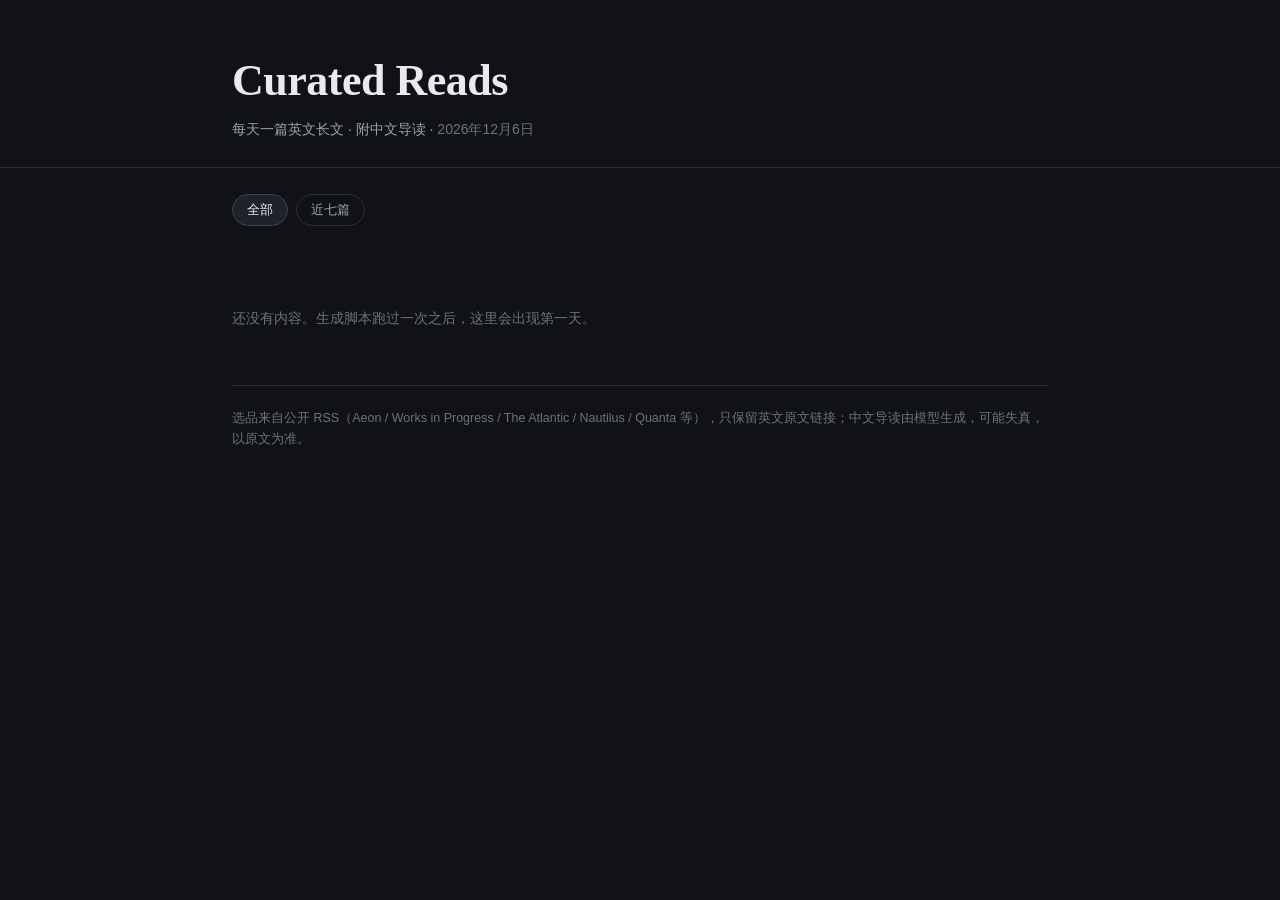
==== index.html @ 28bfa42a "英文日报首个版本：RSS 选品 + 中文导读 + 每日定时" ====
<!DOCTYPE html>
<html lang="zh-CN">
<head>
<meta charset="utf-8">
<meta name="viewport" content="width=device-width,initial-scale=1">
<title>Curated Reads · 每日一篇英文长文</title>
<meta name="description" content="每天一篇英文长文精选，附中文导读。只收英文原文，优先最新。">
<link rel="stylesheet" href="style.css">
</head>
<body>
<header class="top">
  <div class="wrap">
    <h1>Curated Reads</h1>
    <p class="sub">每天一篇英文长文 · 附中文导读 · <span id="today"></span></p>
  </div>
</header>

<main class="wrap">
  <section id="hero" class="hero" hidden></section>

  <section class="filters">
    <button class="chip on" data-filter="all">全部</button>
    <button class="chip" data-filter="week">近七篇</button>
  </section>

  <section id="list" class="list"></section>

  <p id="empty" class="empty" hidden>还没有内容。生成脚本跑过一次之后，这里会出现第一天。</p>

  <footer class="foot">
    <p>选品来自公开 RSS（Aeon / Works in Progress / The Atlantic / Nautilus / Quanta 等），只保留英文原文链接；中文导读由模型生成，可能失真，以原文为准。</p>
  </footer>
</main>

<script src="app.js"></script>
</body>
</html>
---- style.css ----
:root{
  --bg:#101216; --panel:#181b21; --panel2:#1e222a; --line:#2a2f39;
  --txt:#e8eaee; --dim:#9aa2b1; --faint:#6b7280; --accent:#e8734a;
}
*{box-sizing:border-box}
html,body{margin:0;padding:0}
body{
  background:var(--bg); color:var(--txt);
  font-family:-apple-system,BlinkMacSystemFont,"Segoe UI","PingFang SC","Hiragino Sans GB","Microsoft YaHei",sans-serif;
  line-height:1.75; -webkit-font-smoothing:antialiased;
}
.wrap{max-width:860px;margin:0 auto;padding:0 22px}
.top{padding:56px 0 26px;border-bottom:1px solid var(--line)}
.top h1{
  font-family:Georgia,"Times New Roman","Songti SC",serif;
  font-size:44px;line-height:1.15;margin:0 0 10px;letter-spacing:-.5px;font-weight:600;
}
.sub{margin:0;color:var(--dim);font-size:14px}
.sub #today{color:var(--faint)}

.hero{margin:30px 0 8px;padding:26px 26px 22px;background:var(--panel);border:1px solid var(--line);border-radius:14px}
.hero .kicker{display:flex;flex-wrap:wrap;gap:10px;align-items:center;color:var(--faint);font-size:12.5px;margin-bottom:14px}
.hero .kicker .dot{width:3px;height:3px;border-radius:50%;background:var(--faint)}
.hero h2{
  font-family:Georgia,"Times New Roman",serif;font-size:29px;line-height:1.3;
  margin:0 0 6px;font-weight:600;letter-spacing:-.2px;
}
.hero h2 a{color:var(--txt);text-decoration:none}
.hero h2 a:hover{color:var(--accent)}
.hero .zh{color:var(--dim);font-size:15px;margin:0 0 16px}
.hero .digest{margin:0 0 16px;font-size:15.5px;color:#d3d7df}
.hero .points{margin:0 0 18px;padding-left:18px;font-size:14.5px;color:var(--dim)}
.hero .points li{margin:5px 0}
.hero .go{display:inline-block;padding:9px 16px;border:1px solid var(--line);border-radius:8px;color:var(--txt);text-decoration:none;font-size:13.5px}
.hero .go:hover{border-color:var(--accent);color:var(--accent)}

.filters{display:flex;gap:8px;margin:26px 0 4px}
.chip{background:none;border:1px solid var(--line);color:var(--dim);border-radius:999px;padding:6px 14px;font-size:13px;cursor:pointer}
.chip.on{color:var(--txt);border-color:#3a4150;background:var(--panel2)}

.list{margin:10px 0 40px}
.row{display:block;padding:20px 4px;border-bottom:1px solid var(--line);text-decoration:none;color:inherit}
.row:hover{background:linear-gradient(90deg,rgba(232,115,74,.06),transparent)}
.row .date{font-size:12.5px;color:var(--faint);letter-spacing:.4px;margin-bottom:6px;font-variant-numeric:tabular-nums}
.row .en{font-family:Georgia,"Times New Roman",serif;font-size:19px;line-height:1.4;margin:0 0 4px}
.row .cn{color:var(--dim);font-size:13.5px;margin:0}
.row .meta{color:var(--faint);font-size:12.5px;margin-top:8px}

.empty{color:var(--faint);font-size:14px;padding:40px 0}
.foot{border-top:1px solid var(--line);padding:22px 0 60px;color:var(--faint);font-size:12.5px}
.foot p{margin:0}

@media (max-width:560px){
  .top{padding:36px 0 20px}
  .top h1{font-size:34px}
  .hero{padding:20px 18px}
  .hero h2{font-size:23px}
}
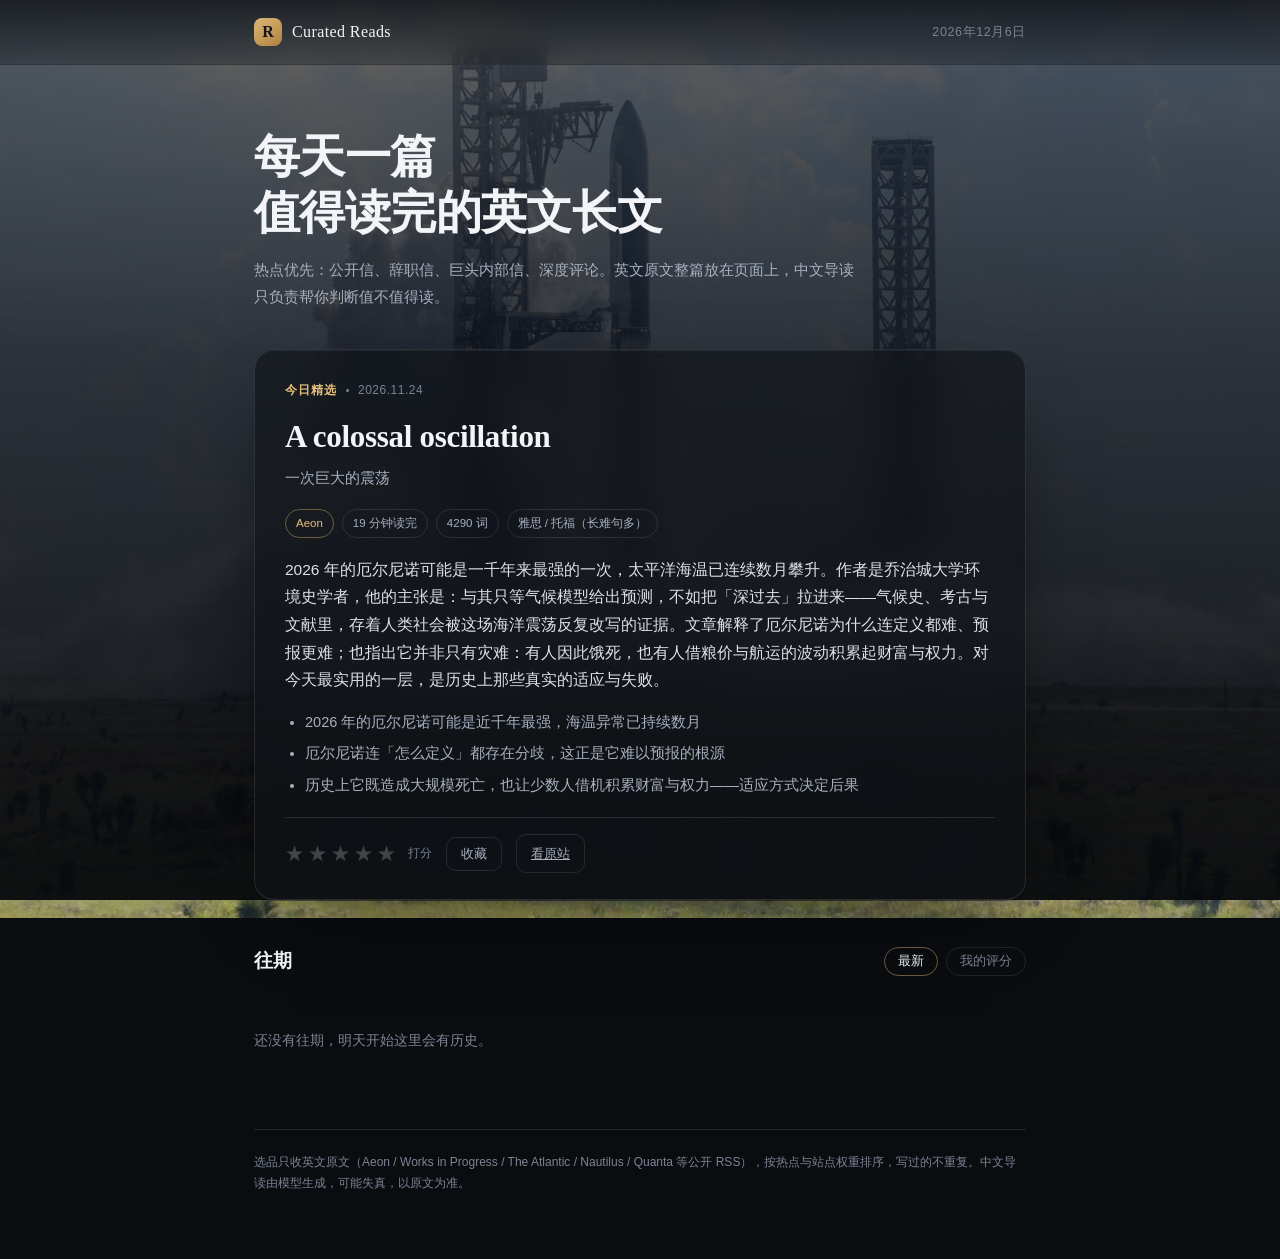
==== commit aa15cf63: "改版：背景图 + 英文原文全文 + 发表时间 + 打分收藏；选品加热点与新鲜度加权" ====
--- a/index.html
+++ b/index.html
@@ -3,32 +3,46 @@
 <head>
 <meta charset="utf-8">
 <meta name="viewport" content="width=device-width,initial-scale=1">
-<title>Curated Reads · 每日一篇英文长文</title>
-<meta name="description" content="每天一篇英文长文精选，附中文导读。只收英文原文，优先最新。">
+<title>Curated Reads · 每日英文热点长文</title>
+<meta name="description" content="每天一篇英文热点长文：公开信、辞职信、深度评论，原文全文 + 中文导读 + 打分。">
+<link rel="preload" as="image" href="img/bg.jpg">
 <link rel="stylesheet" href="style.css">
 </head>
 <body>
+<div class="bg" aria-hidden="true"></div>
+<div class="veil" aria-hidden="true"></div>
+
 <header class="top">
-  <div class="wrap">
-    <h1>Curated Reads</h1>
-    <p class="sub">每天一篇英文长文 · 附中文导读 · <span id="today"></span></p>
+  <div class="wrap bar">
+    <div class="brand">
+      <span class="mark">R</span>
+      <span class="name">Curated Reads</span>
+    </div>
+    <div class="today" id="today"></div>
   </div>
 </header>
 
 <main class="wrap">
+  <section class="lead">
+    <h1>每天一篇<br>值得读完的英文长文</h1>
+    <p class="lede">热点优先：公开信、辞职信、巨头内部信、深度评论。英文原文整篇放在页面上，中文导读只负责帮你判断值不值得读。</p>
+  </section>
+
   <section id="hero" class="hero" hidden></section>
 
-  <section class="filters">
-    <button class="chip on" data-filter="all">全部</button>
-    <button class="chip" data-filter="week">近七篇</button>
-  </section>
+  <div class="section-head">
+    <h2>往期</h2>
+    <div class="sort">
+      <button class="chip on" data-sort="date">最新</button>
+      <button class="chip" data-sort="score">我的评分</button>
+    </div>
+  </div>
 
   <section id="list" class="list"></section>
-
-  <p id="empty" class="empty" hidden>还没有内容。生成脚本跑过一次之后，这里会出现第一天。</p>
+  <p id="empty" class="empty" hidden>还没有内容。生成脚本跑过一次后，这里会出现第一期。</p>
 
   <footer class="foot">
-    <p>选品来自公开 RSS（Aeon / Works in Progress / The Atlantic / Nautilus / Quanta 等），只保留英文原文链接；中文导读由模型生成，可能失真，以原文为准。</p>
+    <p>选品只收英文原文（Aeon / Works in Progress / The Atlantic / Nautilus / Quanta 等公开 RSS），按热点与站点权重排序，写过的不重复。中文导读由模型生成，可能失真，以原文为准。</p>
   </footer>
 </main>
 
--- a/style.css
+++ b/style.css
@@ -1,58 +1,94 @@
 :root{
-  --bg:#101216; --panel:#181b21; --panel2:#1e222a; --line:#2a2f39;
-  --txt:#e8eaee; --dim:#9aa2b1; --faint:#6b7280; --accent:#e8734a;
+  --ink:#f2f4f8; --dim:#a8b0bf; --faint:#7c8494;
+  --gold:#e8c07a; --line:rgba(255,255,255,.10);
+  --glass:rgba(16,18,24,.62);
+  --serif:Georgia,"Times New Roman","Songti SC",serif;
 }
 *{box-sizing:border-box}
 html,body{margin:0;padding:0}
 body{
-  background:var(--bg); color:var(--txt);
-  font-family:-apple-system,BlinkMacSystemFont,"Segoe UI","PingFang SC","Hiragino Sans GB","Microsoft YaHei",sans-serif;
-  line-height:1.75; -webkit-font-smoothing:antialiased;
+  color:var(--ink); line-height:1.78; min-height:100vh; background:#0a0c10;
+  font-family:-apple-system,BlinkMacSystemFont,"Segoe UI","PingFang SC","Microsoft YaHei",sans-serif;
+  -webkit-font-smoothing:antialiased;
 }
-.wrap{max-width:860px;margin:0 auto;padding:0 22px}
-.top{padding:56px 0 26px;border-bottom:1px solid var(--line)}
-.top h1{
-  font-family:Georgia,"Times New Roman","Songti SC",serif;
-  font-size:44px;line-height:1.15;margin:0 0 10px;letter-spacing:-.5px;font-weight:600;
-}
-.sub{margin:0;color:var(--dim);font-size:14px}
-.sub #today{color:var(--faint)}
+.bg{position:fixed;inset:0;z-index:-2;background:url("img/bg.jpg") center/cover no-repeat;transform:scale(1.04)}
+.veil{position:fixed;inset:0;z-index:-1;
+  background:radial-gradient(1200px 600px at 20% 0%,rgba(232,192,122,.10),transparent 60%),
+             linear-gradient(180deg,rgba(6,8,12,.62) 0%,rgba(6,8,12,.80) 42%,rgba(6,8,12,.94) 100%)}
+.wrap{max-width:820px;margin:0 auto;padding:0 24px}
 
-.hero{margin:30px 0 8px;padding:26px 26px 22px;background:var(--panel);border:1px solid var(--line);border-radius:14px}
-.hero .kicker{display:flex;flex-wrap:wrap;gap:10px;align-items:center;color:var(--faint);font-size:12.5px;margin-bottom:14px}
-.hero .kicker .dot{width:3px;height:3px;border-radius:50%;background:var(--faint)}
-.hero h2{
-  font-family:Georgia,"Times New Roman",serif;font-size:29px;line-height:1.3;
-  margin:0 0 6px;font-weight:600;letter-spacing:-.2px;
-}
-.hero h2 a{color:var(--txt);text-decoration:none}
-.hero h2 a:hover{color:var(--accent)}
-.hero .zh{color:var(--dim);font-size:15px;margin:0 0 16px}
-.hero .digest{margin:0 0 16px;font-size:15.5px;color:#d3d7df}
-.hero .points{margin:0 0 18px;padding-left:18px;font-size:14.5px;color:var(--dim)}
-.hero .points li{margin:5px 0}
-.hero .go{display:inline-block;padding:9px 16px;border:1px solid var(--line);border-radius:8px;color:var(--txt);text-decoration:none;font-size:13.5px}
-.hero .go:hover{border-color:var(--accent);color:var(--accent)}
+.top{position:sticky;top:0;z-index:5;backdrop-filter:blur(14px);
+  background:linear-gradient(180deg,rgba(8,10,14,.72),rgba(8,10,14,.28));border-bottom:1px solid var(--line)}
+.bar{display:flex;align-items:center;justify-content:space-between;height:64px}
+.brand{display:flex;align-items:center;gap:10px}
+.mark{width:28px;height:28px;border-radius:8px;display:grid;place-items:center;
+  background:linear-gradient(145deg,rgba(232,192,122,.95),rgba(198,142,66,.85));
+  color:#14161c;font-family:var(--serif);font-weight:700;font-size:16px}
+.name{font-family:var(--serif);font-size:16px;letter-spacing:.4px}
+.today{color:var(--faint);font-size:12.5px;letter-spacing:.6px}
 
-.filters{display:flex;gap:8px;margin:26px 0 4px}
-.chip{background:none;border:1px solid var(--line);color:var(--dim);border-radius:999px;padding:6px 14px;font-size:13px;cursor:pointer}
-.chip.on{color:var(--txt);border-color:#3a4150;background:var(--panel2)}
+.lead{padding:64px 0 30px}
+.lead h1{font-family:var(--serif);font-size:46px;line-height:1.22;margin:0 0 16px;font-weight:600;letter-spacing:-.6px}
+.lede{margin:0;color:var(--dim);font-size:15px;max-width:600px}
 
-.list{margin:10px 0 40px}
-.row{display:block;padding:20px 4px;border-bottom:1px solid var(--line);text-decoration:none;color:inherit}
-.row:hover{background:linear-gradient(90deg,rgba(232,115,74,.06),transparent)}
-.row .date{font-size:12.5px;color:var(--faint);letter-spacing:.4px;margin-bottom:6px;font-variant-numeric:tabular-nums}
-.row .en{font-family:Georgia,"Times New Roman",serif;font-size:19px;line-height:1.4;margin:0 0 4px}
+.hero{background:var(--glass);border:1px solid var(--line);border-radius:20px;
+  padding:30px 30px 26px;backdrop-filter:blur(18px);
+  box-shadow:0 30px 80px -40px rgba(0,0,0,.9),inset 0 1px 0 rgba(255,255,255,.06);margin:8px 0 12px}
+.hero .kick{display:flex;flex-wrap:wrap;gap:9px;align-items:center;color:var(--faint);font-size:12px;letter-spacing:.5px;margin-bottom:16px}
+.hero .kick b{color:var(--gold);font-weight:600;letter-spacing:1px}
+.dot{width:3px;height:3px;border-radius:50%;background:var(--faint)}
+.hero h2{font-family:var(--serif);font-size:31px;line-height:1.28;margin:0 0 8px;font-weight:600;letter-spacing:-.3px}
+.hero h2 a{color:inherit;text-decoration:none}
+.hero h2 a:hover{color:var(--gold)}
+.hero .zh{color:var(--dim);font-size:15px;margin:0 0 18px}
+.hero .digest{margin:0 0 16px;font-size:15.5px;color:#dde1e9}
+.hero .points{margin:0 0 18px;padding-left:20px;color:var(--dim);font-size:14.5px}
+.hero .points li{margin:6px 0}
+.meta{display:flex;flex-wrap:wrap;gap:8px;margin-bottom:18px}
+.tag{font-size:11.5px;color:var(--dim);border:1px solid var(--line);border-radius:999px;padding:3px 10px}
+.tag.src{color:var(--gold);border-color:rgba(232,192,122,.4)}
+
+.acts{display:flex;flex-wrap:wrap;gap:14px;align-items:center;padding-top:16px;border-top:1px solid var(--line)}
+.stars{display:flex;gap:4px;align-items:center}
+.stars i{color:rgba(255,255,255,.22);font-size:19px;cursor:pointer;font-style:normal;transition:color .15s,transform .15s}
+.stars i:hover{transform:translateY(-1px)}
+.stars i.on{color:var(--gold)}
+.stars em{font-style:normal;color:var(--faint);font-size:12px;margin-left:8px}
+.btn{background:none;border:1px solid var(--line);color:var(--dim);border-radius:10px;padding:7px 14px;font-size:13px;cursor:pointer}
+.btn:hover,.btn.on{border-color:rgba(232,192,122,.55);color:var(--gold)}
+
+.full{margin-top:22px;border-top:1px solid var(--line);padding-top:20px}
+.full[hidden]{display:none}
+.full h3{font-family:var(--serif);font-size:12.5px;color:var(--faint);letter-spacing:2.4px;font-weight:500;text-transform:uppercase;margin:0 0 14px}
+.full .body{max-height:400px;overflow:hidden;position:relative;font-family:var(--serif);font-size:16.5px;line-height:1.86;color:#dfe4ec}
+.full.open .body{max-height:none}
+.full .body p{margin:0 0 16px}
+.full .fade{position:absolute;left:0;right:0;bottom:0;height:90px;background:linear-gradient(180deg,transparent,rgba(12,14,19,.97))}
+.full.open .fade{display:none}
+.full .more{margin-top:10px;background:none;border:0;color:var(--gold);font-size:13px;cursor:pointer;padding:0}
+
+.section-head{display:flex;align-items:center;justify-content:space-between;margin:44px 0 6px}
+.section-head h2{font-family:var(--serif);font-size:19px;font-weight:600;margin:0}
+.sort{display:flex;gap:8px}
+.chip{background:none;border:1px solid var(--line);color:var(--faint);border-radius:999px;padding:5px 13px;font-size:12.5px;cursor:pointer}
+.chip.on{color:var(--ink);border-color:rgba(232,192,122,.45)}
+
+.list{margin:6px 0 40px}
+.row{display:block;padding:20px 6px;border-bottom:1px solid var(--line);text-decoration:none;color:inherit}
+.row:hover{background:linear-gradient(90deg,rgba(232,192,122,.055),transparent)}
+.row .d{font-size:12px;color:var(--faint);letter-spacing:1px;margin-bottom:6px;font-variant-numeric:tabular-nums}
+.row .en{font-family:var(--serif);font-size:19.5px;line-height:1.4;margin:0 0 4px}
 .row .cn{color:var(--dim);font-size:13.5px;margin:0}
-.row .meta{color:var(--faint);font-size:12.5px;margin-top:8px}
-
-.empty{color:var(--faint);font-size:14px;padding:40px 0}
-.foot{border-top:1px solid var(--line);padding:22px 0 60px;color:var(--faint);font-size:12.5px}
+.row .m{color:var(--faint);font-size:12px;margin-top:9px;display:flex;gap:10px;flex-wrap:wrap;align-items:center}
+.row .m .s{color:var(--gold)}
+.empty{color:var(--faint);font-size:14px;padding:36px 0}
+.foot{border-top:1px solid var(--line);padding:22px 0 64px;color:var(--faint);font-size:12px}
 .foot p{margin:0}
 
-@media (max-width:560px){
-  .top{padding:36px 0 20px}
-  .top h1{font-size:34px}
-  .hero{padding:20px 18px}
+@media (max-width:600px){
+  .lead{padding:40px 0 20px}
+  .lead h1{font-size:32px}
+  .hero{padding:22px 18px}
   .hero h2{font-size:23px}
+  .full .body{font-size:15.5px}
 }
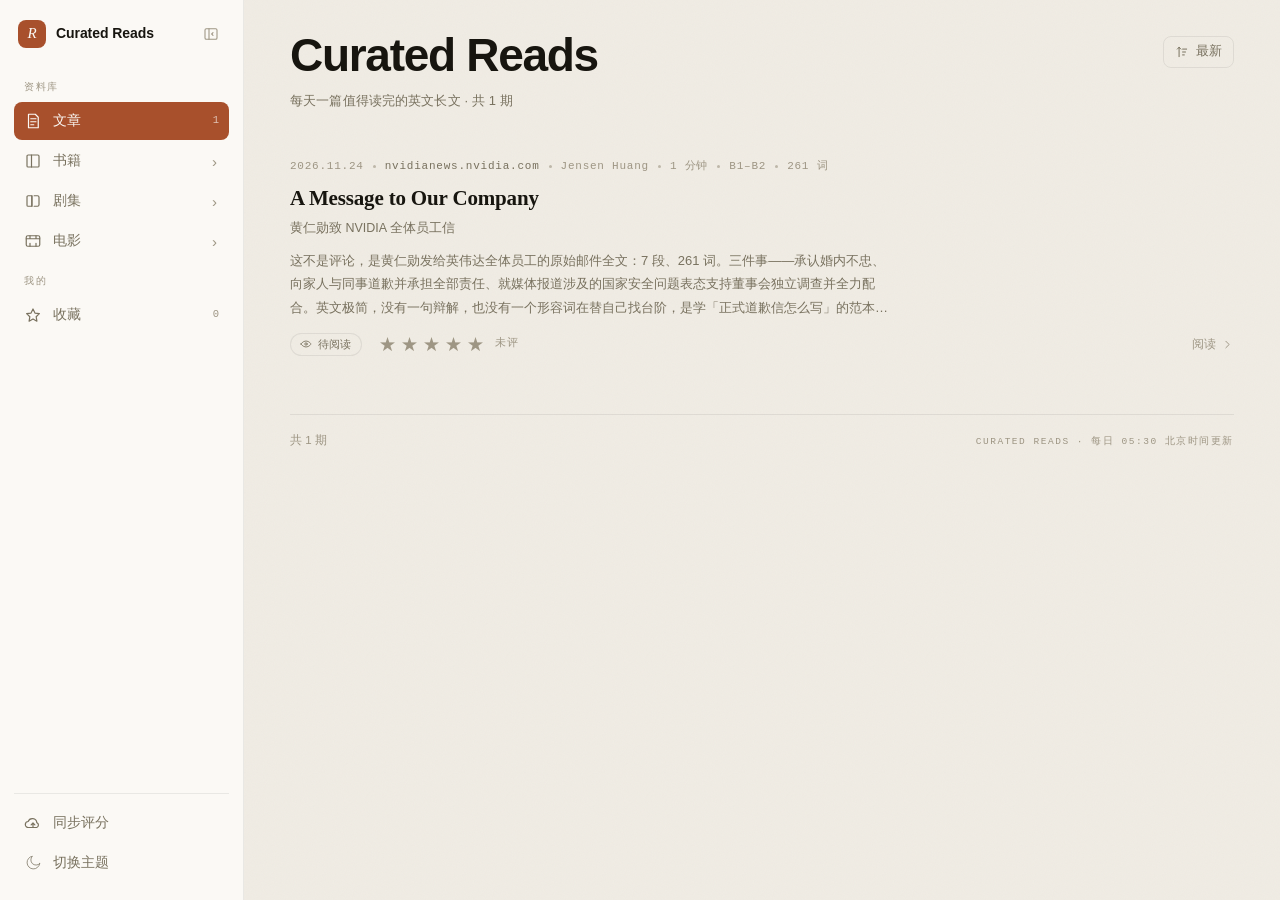
==== commit 5b5bfa66: "重构为资料库式界面：独立阅读页 + AI 精读 + 同步重写 界面 - 首页改成应用壳：左侧资料库导航（文章/书籍/剧集/电影/收藏）+ 大标题 + 排序 + 继续阅读卡片 - 新增 read.htm" ====
--- a/index.html
+++ b/index.html
@@ -1,51 +1,127 @@
-<!DOCTYPE html>
-<html lang="zh-CN">
-<head>
-<meta charset="utf-8">
-<meta name="viewport" content="width=device-width,initial-scale=1">
-<title>Curated Reads · 每日英文热点长文</title>
-<meta name="description" content="每天一篇英文热点长文：公开信、辞职信、深度评论，原文全文 + 中文导读 + 打分。">
-<link rel="preload" as="image" href="img/bg.jpg">
-<link rel="stylesheet" href="style.css">
-</head>
-<body>
-<div class="bg" aria-hidden="true"></div>
-<div class="veil" aria-hidden="true"></div>
-
-<header class="top">
-  <div class="wrap bar">
-    <div class="brand">
-      <span class="mark">R</span>
-      <span class="name">Curated Reads</span>
-    </div>
-    <div class="today" id="today"></div>
-  </div>
-</header>
-
-<main class="wrap">
-  <section class="lead">
-    <h1>每天一篇<br>值得读完的英文长文</h1>
-    <p class="lede">热点优先：公开信、辞职信、巨头内部信、深度评论。英文原文整篇放在页面上，中文导读只负责帮你判断值不值得读。</p>
-  </section>
-
-  <section id="hero" class="hero" hidden></section>
-
-  <div class="section-head">
-    <h2>往期</h2>
-    <div class="sort">
-      <button class="chip on" data-sort="date">最新</button>
-      <button class="chip" data-sort="score">我的评分</button>
-    </div>
-  </div>
-
-  <section id="list" class="list"></section>
-  <p id="empty" class="empty" hidden>还没有内容。生成脚本跑过一次后，这里会出现第一期。</p>
-
-  <footer class="foot">
-    <p>选品只收英文原文（Aeon / Works in Progress / The Atlantic / Nautilus / Quanta 等公开 RSS），按热点与站点权重排序，写过的不重复。中文导读由模型生成，可能失真，以原文为准。</p>
-  </footer>
-</main>
-
-<script src="app.js"></script>
-</body>
-</html>
+<!DOCTYPE html>
+<html lang="zh-CN" data-theme="night">
+<head>
+<meta charset="utf-8">
+<meta name="viewport" content="width=device-width, initial-scale=1, viewport-fit=cover">
+<title>Curated Reads · 每天一篇值得读完的英文长文</title>
+<meta name="description" content="每天一篇英文一手长文：公开信、深度评论、公司内部信。英文原文全文 + 中文导读 + AI 精读（难句、词汇、句式、思辨）。">
+<meta name="theme-color" content="#111214">
+<meta property="og:title" content="Curated Reads · 每天一篇值得读完的英文长文">
+<meta property="og:description" content="每天一篇英文一手长文，原文全文 + 中文导读 + AI 精读。">
+<meta property="og:type" content="website">
+<link rel="icon" href="data:image/svg+xml,%3Csvg xmlns='http://www.w3.org/2000/svg' viewBox='0 0 32 32'%3E%3Crect width='32' height='32' rx='7' fill='%23111214'/%3E%3Ctext x='16' y='23' font-family='Georgia,serif' font-size='19' font-style='italic' fill='%23d97757' text-anchor='middle'%3ER%3C/text%3E%3C/svg%3E">
+<link rel="stylesheet" href="assets/css/base.css">
+<link rel="stylesheet" href="assets/css/home.css">
+<script>
+(function () {
+  try {
+    var p = JSON.parse(localStorage.getItem('cr.prefs.v2') || '{}');
+    var t = p.theme || (window.matchMedia('(prefers-color-scheme: light)').matches ? 'paper' : 'night');
+    document.documentElement.dataset.theme = t;
+  } catch (e) { document.documentElement.dataset.theme = 'night'; }
+})();
+</script>
+</head>
+<body class="app-body">
+
+<div class="app">
+
+  <!-- ── 左侧资料库 ───────────────────────────────────── -->
+  <aside class="side" id="side">
+    <div class="side__top">
+      <a class="side__brand" href="./" aria-label="Curated Reads 首页">
+        <span class="side__mark">R</span>
+        <span class="side__word">Curated Reads</span>
+      </a>
+      <button class="side__collapse" id="collapseBtn" aria-label="收起侧栏" title="收起侧栏">
+        <svg viewBox="0 0 24 24" fill="none" stroke="currentColor" stroke-width="1.6" stroke-linecap="round" stroke-linejoin="round"><rect x="3" y="4" width="18" height="16" rx="2"/><path d="M9 4v16M15 10l-2 2 2 2"/></svg>
+      </button>
+    </div>
+
+    <nav class="side__nav" aria-label="资料库">
+      <p class="side__label">资料库</p>
+      <a class="navitem on" href="#articles" data-kind="articles">
+        <svg viewBox="0 0 24 24" fill="none" stroke="currentColor" stroke-width="1.6" stroke-linecap="round" stroke-linejoin="round"><path d="M6 3h9l4 4v14H6z"/><path d="M9 9h7M9 13h7M9 17h4"/></svg>
+        <span class="navitem__t">文章</span><span class="navitem__n" id="cntArticles">0</span>
+      </a>
+      <a class="navitem" href="#books" data-kind="books">
+        <svg viewBox="0 0 24 24" fill="none" stroke="currentColor" stroke-width="1.6" stroke-linecap="round" stroke-linejoin="round"><path d="M4 5.5A1.5 1.5 0 0 1 5.5 4H10v16H5.5A1.5 1.5 0 0 1 4 18.5z"/><path d="M10 4h8.5A1.5 1.5 0 0 1 20 5.5v13a1.5 1.5 0 0 1-1.5 1.5H10"/></svg>
+        <span class="navitem__t">书籍</span><span class="navitem__chev">›</span>
+      </a>
+      <a class="navitem" href="#series" data-kind="series">
+        <svg viewBox="0 0 24 24" fill="none" stroke="currentColor" stroke-width="1.6" stroke-linecap="round" stroke-linejoin="round"><path d="M4 6.5A1.5 1.5 0 0 1 5.5 5h5v14h-5A1.5 1.5 0 0 1 4 17.5z"/><path d="M13.5 5H18a2 2 0 0 1 2 2v10a2 2 0 0 1-2 2h-4.5"/><path d="M10.5 5v14"/></svg>
+        <span class="navitem__t">剧集</span><span class="navitem__chev">›</span>
+      </a>
+      <a class="navitem" href="#films" data-kind="films">
+        <svg viewBox="0 0 24 24" fill="none" stroke="currentColor" stroke-width="1.6" stroke-linecap="round" stroke-linejoin="round"><rect x="3" y="5" width="18" height="14" rx="2"/><path d="M3 9h18M8 5v4M16 5v4M8 19v-4M16 19v-4"/></svg>
+        <span class="navitem__t">电影</span><span class="navitem__chev">›</span>
+      </a>
+
+      <p class="side__label">我的</p>
+      <a class="navitem" href="#favs" data-kind="favs">
+        <svg viewBox="0 0 24 24" fill="none" stroke="currentColor" stroke-width="1.6" stroke-linecap="round" stroke-linejoin="round"><path d="M12 4l2.6 5.4 5.9.8-4.3 4.1 1 5.9-5.2-2.9-5.2 2.9 1-5.9L3.5 10.2l5.9-.8z"/></svg>
+        <span class="navitem__t">收藏</span><span class="navitem__n" id="cntFavs">0</span>
+      </a>
+    </nav>
+
+    <div class="side__foot">
+      <button class="navitem navitem--btn" data-open-sync>
+        <svg viewBox="0 0 24 24" fill="none" stroke="currentColor" stroke-width="1.6" stroke-linecap="round" stroke-linejoin="round"><path d="M6 18a4 4 0 0 1-.5-8 6 6 0 0 1 11.6 1.5A3.5 3.5 0 0 1 17 18z"/><path d="M12 12v5M9.5 14.5 12 12l2.5 2.5"/></svg>
+        <span class="navitem__t">同步评分</span>
+      </button>
+      <button class="navitem navitem--btn" data-theme-toggle>
+        <span data-theme-icon></span>
+        <span class="navitem__t">切换主题</span>
+      </button>
+    </div>
+  </aside>
+
+  <div class="side-scrim" id="sideScrim"></div>
+
+  <!-- ── 主区 ─────────────────────────────────────────── -->
+  <main class="main">
+    <div class="mtop">
+      <button class="mtop__btn" id="menuBtn" aria-label="打开导航">
+        <svg viewBox="0 0 24 24" fill="none" stroke="currentColor" stroke-width="1.7" stroke-linecap="round"><path d="M4 7h16M4 12h16M4 17h16"/></svg>
+      </button>
+      <span class="mtop__brand">Curated Reads</span>
+      <button class="mtop__btn" data-theme-toggle data-theme-icon aria-label="切换主题"></button>
+    </div>
+
+    <header class="main__head">
+      <div class="main__title">
+        <h1 id="pageTitle">Curated Reads</h1>
+        <p class="main__sub" id="pageSub">每天一篇值得读完的英文长文</p>
+      </div>
+      <div class="main__tools">
+        <div class="sortmenu">
+          <button class="ghostbtn" id="sortBtn" aria-haspopup="true" aria-expanded="false">
+            <svg viewBox="0 0 24 24" fill="none" stroke="currentColor" stroke-width="1.7" stroke-linecap="round" stroke-linejoin="round"><path d="M7 4v16M7 4 4 7M7 4l3 3"/><path d="M13 7h7M13 12h5M13 17h3"/></svg>
+            <span id="sortLabel">最新</span>
+          </button>
+          <div class="sortpop" id="sortPop" hidden>
+            <button data-sort="date" class="on">最新优先</button>
+            <button data-sort="score">我的评分</button>
+            <button data-sort="length">篇幅由短到长</button>
+          </div>
+        </div>
+      </div>
+    </header>
+
+    <section id="continue" class="cont" hidden></section>
+
+    <section class="feed" id="feed" aria-live="polite"></section>
+
+    <div class="feed-foot">
+      <span id="feedNote"></span>
+      <span class="feed-foot__meta">CURATED READS · 每日 05:30 北京时间更新</span>
+    </div>
+  </main>
+
+</div>
+
+<script src="assets/js/lib.js"></script>
+<script src="assets/js/repo.js"></script>
+<script src="assets/js/home.js"></script>
+</body>
+</html>
--- a/assets/css/base.css
+++ b/assets/css/base.css
@@ -0,0 +1,374 @@
+/* ═══════════════════════════════════════════════════════════
+   Curated Reads · 设计系统
+   纸本编辑部：细线、大留白、衬线英文标题、等宽微标签
+   ═══════════════════════════════════════════════════════════ */
+
+:root {
+  /* 字体 */
+  --font-ui: -apple-system, BlinkMacSystemFont, "Segoe UI", "PingFang SC",
+    "Hiragino Sans GB", "Microsoft YaHei", "Noto Sans SC", sans-serif;
+  --font-latin: "Iowan Old Style", Georgia, "Times New Roman", "Songti SC", serif;
+  --font-cjk: "Songti SC", "Noto Serif SC", "Source Han Serif SC", "SimSun", serif;
+  --font-mono: "SF Mono", "JetBrains Mono", Consolas, "Courier New", monospace;
+
+  /* 纸面 · 亮 */
+  --paper: #f0ece4;
+  --paper-raised: #fbf9f5;
+  --paper-sunken: #e6e1d6;
+  --ink: #17150f;
+  --ink-soft: #2c2921;
+  --body: #35322a;
+  --muted: #79725f;
+  --faint: #9e9684;
+  --rule: rgba(23, 21, 15, 0.15);
+  --rule-soft: rgba(23, 21, 15, 0.075);
+  --accent: #a8502c;
+  --accent-ink: #fbf9f5;
+  --accent-wash: rgba(168, 80, 44, 0.08);
+  --shadow-sm: 0 1px 1px rgba(23, 21, 15, 0.04);
+  --shadow-md: 0 1px 2px rgba(23, 21, 15, 0.05), 0 18px 40px -28px rgba(23, 21, 15, 0.35);
+  --grain-opacity: 0.032;
+  --grain-blend: multiply;
+
+  /* 圆角 */
+  --r-sm: 7px;
+  --r-md: 11px;
+  --r-lg: 16px;
+
+  /* 尺寸 */
+  --shell: 1180px;
+  --gut: clamp(20px, 4vw, 52px);
+  --rail: 230px;
+  --sidebar: 244px;
+
+  /* 稿面排版（阅读页可调，由 JS 覆盖到 .doc 上） */
+  --rd-size: 19.5px;
+  --rd-lead: 1.92;
+  --rd-measure: 34em;
+  --rd-font: var(--font-latin);
+}
+
+html[data-theme="night"] {
+  --paper: #111214;
+  --paper-raised: #191b1e;
+  --paper-sunken: #0b0c0d;
+  --ink: #f0efea;
+  --ink-soft: #dbd9d2;
+  --body: #c2c0b8;
+  --muted: #94918a;
+  --faint: #6e6b64;
+  --rule: rgba(240, 239, 234, 0.18);
+  --rule-soft: rgba(240, 239, 234, 0.085);
+  --accent: #d97757;
+  --accent-ink: #1a0f0a;
+  --accent-wash: rgba(217, 119, 87, 0.12);
+  --shadow-sm: 0 1px 1px rgba(0, 0, 0, 0.4);
+  --shadow-md: 0 1px 1px rgba(0, 0, 0, 0.5), 0 24px 60px -30px rgba(0, 0, 0, 0.9);
+  --grain-opacity: 0.045;
+  --grain-blend: screen;
+}
+
+/* ── 基础重置 ───────────────────────────────────────────── */
+*, *::before, *::after { box-sizing: border-box; }
+
+html {
+  -webkit-text-size-adjust: 100%;
+  scroll-behavior: smooth;
+}
+
+body {
+  margin: 0;
+  background: var(--paper);
+  color: var(--body);
+  font-family: var(--font-ui);
+  font-size: 16px;
+  line-height: 1.7;
+  -webkit-font-smoothing: antialiased;
+  -moz-osx-font-smoothing: grayscale;
+  text-rendering: optimizeLegibility;
+  min-height: 100vh;
+  overflow-x: hidden;
+}
+
+/* 纸面颗粒：极轻的一层，避免大色块显得数字化 */
+body::after {
+  content: "";
+  position: fixed;
+  inset: 0;
+  z-index: 1;
+  pointer-events: none;
+  opacity: var(--grain-opacity);
+  mix-blend-mode: var(--grain-blend);
+  background-image: url("data:image/svg+xml,%3Csvg xmlns='http://www.w3.org/2000/svg' width='140' height='140'%3E%3Cfilter id='n'%3E%3CfeTurbulence type='fractalNoise' baseFrequency='0.9' numOctaves='3'/%3E%3C/filter%3E%3Crect width='140' height='140' filter='url(%23n)'/%3E%3C/svg%3E");
+}
+
+img, svg { display: block; max-width: 100%; }
+a { color: inherit; text-decoration: none; }
+button { font: inherit; color: inherit; background: none; border: 0; cursor: pointer; }
+::selection { background: var(--accent); color: var(--accent-ink); }
+
+:focus-visible {
+  outline: 2px solid var(--accent);
+  outline-offset: 3px;
+}
+
+.shell {
+  width: 100%;
+  max-width: var(--shell);
+  margin: 0 auto;
+  padding-inline: var(--gut);
+}
+
+.sr {
+  position: absolute;
+  width: 1px; height: 1px;
+  padding: 0; margin: -1px;
+  overflow: hidden; clip: rect(0 0 0 0);
+  white-space: nowrap; border: 0;
+}
+
+/* ── 微标签：全站统一的「编辑部」语气 ───────────────────── */
+.kicker {
+  font-family: var(--font-mono);
+  font-size: 11px;
+  letter-spacing: 0.22em;
+  text-transform: uppercase;
+  color: var(--muted);
+  font-weight: 400;
+}
+
+.rule {
+  height: 1px;
+  background: var(--rule);
+  border: 0;
+  margin: 0;
+}
+
+/* ── 按钮 ──────────────────────────────────────────────── */
+.btn {
+  --h: 40px;
+  display: inline-flex;
+  align-items: center;
+  justify-content: center;
+  gap: 8px;
+  height: var(--h);
+  padding: 0 18px;
+  border: 1px solid var(--rule);
+  border-radius: var(--r-sm);
+  font-size: 13.5px;
+  letter-spacing: 0.02em;
+  color: var(--ink-soft);
+  background: transparent;
+  transition: background-color 0.18s ease, border-color 0.18s ease, color 0.18s ease, transform 0.18s ease;
+  white-space: nowrap;
+}
+.btn:hover { border-color: var(--ink); color: var(--ink); }
+.btn:active { transform: translateY(1px); }
+.btn--solid {
+  background: var(--ink);
+  border-color: var(--ink);
+  color: var(--paper);
+}
+.btn--solid:hover { background: var(--accent); border-color: var(--accent); color: var(--accent-ink); }
+.btn--accent { color: var(--accent); border-color: var(--rule); }
+.btn--accent:hover { border-color: var(--accent); }
+.btn--ghost { border-color: transparent; color: var(--muted); padding: 0 10px; }
+.btn--ghost:hover { color: var(--ink); border-color: var(--rule); }
+.btn--icon { width: var(--h); padding: 0; }
+.btn[disabled] { opacity: 0.45; pointer-events: none; }
+.btn svg { width: 15px; height: 15px; stroke-width: 1.6; }
+
+/* ── 评分 ──────────────────────────────────────────────── */
+.stars {
+  display: inline-flex;
+  align-items: center;
+  gap: 3px;
+}
+.stars button {
+  padding: 1px;
+  line-height: 1;
+  color: var(--faint);
+  font-size: 17px;
+  transition: color 0.15s ease, transform 0.15s ease;
+}
+.stars button:hover { transform: translateY(-2px); }
+.stars button.on { color: var(--accent); }
+.stars .note {
+  margin-left: 7px;
+  font-family: var(--font-mono);
+  font-size: 10.5px;
+  letter-spacing: 0.1em;
+  color: var(--faint);
+  text-transform: uppercase;
+}
+
+/* ── 标签 ──────────────────────────────────────────────── */
+.tags { display: flex; flex-wrap: wrap; gap: 6px; }
+.tag {
+  font-family: var(--font-mono);
+  font-size: 10.5px;
+  letter-spacing: 0.1em;
+  text-transform: uppercase;
+  color: var(--muted);
+  border: 1px solid var(--rule-soft);
+  padding: 3px 8px;
+  border-radius: var(--r-sm);
+  white-space: nowrap;
+}
+.tag--accent { color: var(--accent); border-color: color-mix(in srgb, var(--accent) 35%, transparent); }
+
+/* ── 页脚 ──────────────────────────────────────────────── */
+.foot {
+  border-top: 1px solid var(--rule);
+  margin-top: 80px;
+  padding: 32px 0 56px;
+}
+.foot__in {
+  display: flex;
+  flex-wrap: wrap;
+  gap: 18px 40px;
+  justify-content: space-between;
+  align-items: flex-start;
+}
+.foot p { margin: 0; max-width: 54ch; font-size: 12.5px; color: var(--faint); line-height: 1.75; }
+.foot__meta { font-family: var(--font-mono); font-size: 10.5px; letter-spacing: 0.14em; text-transform: uppercase; color: var(--faint); }
+
+/* ── 抽屉（设置 / 同步） ───────────────────────────────── */
+.scrim {
+  position: fixed;
+  inset: 0;
+  z-index: 90;
+  background: rgba(10, 9, 6, 0.42);
+  backdrop-filter: blur(2px);
+  opacity: 0;
+  pointer-events: none;
+  transition: opacity 0.24s ease;
+}
+.scrim.on { opacity: 1; pointer-events: auto; }
+
+.drawer {
+  position: fixed;
+  top: 0; right: 0;
+  z-index: 91;
+  width: min(420px, 92vw);
+  height: 100%;
+  overflow-y: auto;
+  background: var(--paper-raised);
+  border-left: 1px solid var(--rule);
+  box-shadow: -30px 0 60px -40px rgba(0, 0, 0, 0.5);
+  transform: translateX(101%);
+  transition: transform 0.34s cubic-bezier(0.22, 0.8, 0.24, 1);
+  padding: 22px 26px 40px;
+}
+.drawer.on { transform: none; }
+.drawer__head {
+  display: flex;
+  align-items: center;
+  justify-content: space-between;
+  padding-bottom: 14px;
+  border-bottom: 1px solid var(--rule);
+  margin-bottom: 22px;
+}
+.drawer__head h2 {
+  font-size: 15px;
+  font-weight: 500;
+  letter-spacing: 0.06em;
+  margin: 0;
+  color: var(--ink);
+}
+.drawer h3 {
+  font-family: var(--font-mono);
+  font-size: 10.5px;
+  letter-spacing: 0.2em;
+  text-transform: uppercase;
+  color: var(--faint);
+  margin: 26px 0 10px;
+  font-weight: 400;
+}
+.field { margin-bottom: 14px; }
+.field label { display: block; font-size: 12.5px; color: var(--muted); margin-bottom: 6px; }
+.input {
+  width: 100%;
+  height: 40px;
+  padding: 0 12px;
+  background: var(--paper);
+  border: 1px solid var(--rule);
+  border-radius: var(--r-sm);
+  color: var(--ink);
+  font-size: 13.5px;
+  font-family: var(--font-mono);
+  transition: border-color 0.16s ease;
+}
+.input:focus { outline: none; border-color: var(--accent); }
+textarea.input { height: auto; padding: 10px 12px; line-height: 1.6; resize: vertical; }
+
+.check {
+  display: flex;
+  align-items: flex-start;
+  gap: 9px;
+  font-size: 12.5px;
+  color: var(--muted);
+  line-height: 1.6;
+  cursor: pointer;
+  margin: 10px 0;
+}
+.check input { margin: 3px 0 0; accent-color: var(--accent); }
+
+.status {
+  display: flex;
+  align-items: center;
+  gap: 8px;
+  padding: 10px 12px;
+  border: 1px solid var(--rule-soft);
+  border-radius: var(--r-sm);
+  font-size: 12.5px;
+  color: var(--muted);
+  background: var(--paper);
+  line-height: 1.55;
+}
+.status .dot {
+  width: 7px; height: 7px;
+  border-radius: 50%;
+  background: var(--faint);
+  flex: none;
+}
+.status[data-state="ok"] .dot { background: #3f7d52; }
+.status[data-state="busy"] .dot { background: var(--accent); animation: pulse 1.1s ease-in-out infinite; }
+.status[data-state="err"] .dot { background: #a63a2c; }
+@keyframes pulse { 50% { opacity: 0.25; } }
+
+.hint { font-size: 12px; color: var(--faint); line-height: 1.7; margin: 10px 0 0; }
+.hint code {
+  font-family: var(--font-mono);
+  font-size: 11px;
+  background: var(--rule-soft);
+  padding: 1px 5px;
+  border-radius: var(--r-sm);
+}
+.row-2 { display: flex; gap: 10px; }
+.row-2 > * { flex: 1; }
+
+/* ── 吐司 ──────────────────────────────────────────────── */
+.toast {
+  position: fixed;
+  left: 50%;
+  bottom: 28px;
+  z-index: 120;
+  transform: translate(-50%, 20px);
+  background: var(--ink);
+  color: var(--paper);
+  font-size: 13px;
+  padding: 10px 18px;
+  border-radius: var(--r-sm);
+  opacity: 0;
+  pointer-events: none;
+  transition: opacity 0.22s ease, transform 0.22s ease;
+  max-width: 90vw;
+  text-align: center;
+  box-shadow: var(--shadow-md);
+}
+.toast.on { opacity: 1; transform: translate(-50%, 0); }
+
+@media (max-width: 720px) {
+  .foot { margin-top: 56px; }
+}
--- a/assets/css/home.css
+++ b/assets/css/home.css
@@ -0,0 +1,454 @@
+/* ═══════════════════════════════════════════════════════════
+   资料库 · 应用壳（侧栏 + 主区）
+   ═══════════════════════════════════════════════════════════ */
+
+.app-body { background: var(--paper); }
+
+.app {
+  display: grid;
+  grid-template-columns: var(--sidebar) minmax(0, 1fr);
+  min-height: 100vh;
+}
+
+/* ── 侧栏 ──────────────────────────────────────────────── */
+.side {
+  position: sticky;
+  top: 0;
+  height: 100vh;
+  display: flex;
+  flex-direction: column;
+  padding: 20px 14px 16px;
+  border-right: 1px solid var(--rule-soft);
+  background: var(--paper-raised);
+  z-index: 30;
+}
+.side__top {
+  display: flex;
+  align-items: center;
+  justify-content: space-between;
+  gap: 8px;
+  padding: 0 4px 18px;
+}
+.side__brand { display: flex; align-items: center; gap: 10px; min-width: 0; }
+.side__mark {
+  width: 28px; height: 28px;
+  flex: none;
+  display: grid; place-items: center;
+  border-radius: 8px;
+  background: var(--accent);
+  color: var(--accent-ink);
+  font-family: var(--font-latin);
+  font-size: 15px;
+  font-style: italic;
+  padding-bottom: 1px;
+}
+.side__word {
+  font-size: 14px;
+  font-weight: 600;
+  letter-spacing: -0.005em;
+  color: var(--ink);
+  white-space: nowrap;
+  overflow: hidden;
+}
+.side__collapse {
+  width: 28px; height: 28px;
+  flex: none;
+  display: grid; place-items: center;
+  color: var(--faint);
+  border-radius: 6px;
+  transition: color .16s ease, background-color .16s ease;
+}
+.side__collapse:hover { color: var(--ink); background: var(--rule-soft); }
+.side__collapse svg { width: 16px; height: 16px; }
+
+.side__nav { flex: 1; min-height: 0; overflow-y: auto; }
+.side__label {
+  margin: 14px 0 6px;
+  padding: 0 10px;
+  font-family: var(--font-mono);
+  font-size: 9.5px;
+  letter-spacing: 0.16em;
+  text-transform: uppercase;
+  color: var(--faint);
+}
+
+.navitem {
+  position: relative;
+  display: flex;
+  align-items: center;
+  gap: 11px;
+  height: 38px;
+  padding: 0 10px;
+  margin-bottom: 2px;
+  border-radius: 8px;
+  color: var(--muted);
+  font-size: 13.5px;
+  width: 100%;
+  text-align: left;
+  transition: background-color .16s ease, color .16s ease;
+}
+.navitem svg { width: 18px; height: 18px; flex: none; }
+.navitem__t { flex: 1; white-space: nowrap; overflow: hidden; text-overflow: ellipsis; }
+.navitem__n {
+  font-family: var(--font-mono);
+  font-size: 10.5px;
+  color: var(--faint);
+  font-variant-numeric: tabular-nums;
+}
+.navitem__chev { color: var(--faint); font-size: 15px; line-height: 1; padding-right: 2px; }
+.navitem:hover { color: var(--ink); background: var(--rule-soft); }
+.navitem.on {
+  background: var(--accent);
+  color: var(--accent-ink);
+  font-weight: 500;
+}
+.navitem.on .navitem__n,
+.navitem.on .navitem__chev { color: color-mix(in srgb, var(--accent-ink) 68%, transparent); }
+.navitem--btn { font-family: inherit; }
+
+.side__foot {
+  border-top: 1px solid var(--rule-soft);
+  padding-top: 10px;
+  margin-top: 10px;
+}
+
+/* 收起状态 */
+.app-body[data-collapsed="1"] .app { grid-template-columns: 68px minmax(0, 1fr); }
+.app-body[data-collapsed="1"] .side { padding-inline: 10px; }
+.app-body[data-collapsed="1"] .side__word,
+.app-body[data-collapsed="1"] .side__label,
+.app-body[data-collapsed="1"] .navitem__t,
+.app-body[data-collapsed="1"] .navitem__n,
+.app-body[data-collapsed="1"] .navitem__chev { display: none; }
+.app-body[data-collapsed="1"] .side__top { justify-content: center; padding-inline: 0; }
+.app-body[data-collapsed="1"] .side__collapse { display: none; }
+.app-body[data-collapsed="1"] .navitem { justify-content: center; padding: 0; height: 40px; }
+.app-body[data-collapsed="1"] .side__label { display: none; }
+
+/* ── 主区 ──────────────────────────────────────────────── */
+.main {
+  min-width: 0;
+  padding: 30px clamp(20px, 4vw, 46px) 80px;
+  max-width: 1060px;
+}
+
+.mtop { display: none; }
+
+.main__head {
+  display: flex;
+  align-items: flex-start;
+  justify-content: space-between;
+  gap: 20px;
+  padding-bottom: 22px;
+}
+.main__title { min-width: 0; }
+.main__head h1 {
+  margin: 0;
+  font-family: var(--font-ui);
+  font-size: clamp(30px, 3.8vw, 46px);
+  font-weight: 700;
+  letter-spacing: -0.028em;
+  line-height: 1.1;
+  color: var(--ink);
+}
+.main__sub {
+  margin: 9px 0 0;
+  font-size: 13px;
+  color: var(--muted);
+  letter-spacing: 0.01em;
+}
+.main__tools { flex: none; display: flex; align-items: center; gap: 8px; padding-top: 6px; }
+
+.ghostbtn {
+  display: inline-flex;
+  align-items: center;
+  gap: 7px;
+  height: 32px;
+  padding: 0 11px;
+  border-radius: 8px;
+  border: 1px solid var(--rule-soft);
+  color: var(--muted);
+  font-size: 12.5px;
+  transition: color .16s ease, border-color .16s ease, background-color .16s ease;
+}
+.ghostbtn:hover { color: var(--ink); border-color: var(--rule); background: var(--paper-raised); }
+.ghostbtn svg { width: 14px; height: 14px; }
+
+.sortmenu { position: relative; }
+.sortpop {
+  position: absolute;
+  top: 38px; right: 0;
+  z-index: 20;
+  min-width: 168px;
+  padding: 5px;
+  background: var(--paper-raised);
+  border: 1px solid var(--rule);
+  border-radius: 10px;
+  box-shadow: var(--shadow-md);
+}
+.sortpop button {
+  display: block;
+  width: 100%;
+  text-align: left;
+  padding: 8px 10px;
+  border-radius: 6px;
+  font-size: 12.5px;
+  color: var(--muted);
+}
+.sortpop button:hover { background: var(--rule-soft); color: var(--ink); }
+.sortpop button.on { color: var(--accent); font-weight: 500; }
+
+/* ── 继续阅读 ──────────────────────────────────────────── */
+.cont {
+  position: relative;
+  display: block;
+  padding: 20px 24px 22px;
+  margin-bottom: 30px;
+  background: var(--paper-raised);
+  border: 1px solid var(--rule-soft);
+  border-radius: var(--r-md);
+  overflow: hidden;
+  transition: border-color .18s ease, transform .18s ease;
+}
+.cont:hover { border-color: var(--rule); transform: translateY(-1px); }
+.cont[hidden] { display: none; }
+.cont__badge {
+  position: absolute;
+  top: 18px; right: 22px;
+  font-family: var(--font-mono);
+  font-size: 11px;
+  letter-spacing: 0.06em;
+  color: var(--muted);
+  display: flex;
+  align-items: center;
+  gap: 7px;
+}
+.cont__badge b { color: var(--accent); font-weight: 500; }
+.cont__kick {
+  font-family: var(--font-mono);
+  font-size: 9.5px;
+  letter-spacing: 0.18em;
+  text-transform: uppercase;
+  color: var(--faint);
+}
+.cont h2 {
+  margin: 9px 0 0;
+  font-family: var(--font-latin);
+  font-size: 20px;
+  font-weight: 600;
+  line-height: 1.35;
+  color: var(--ink);
+  max-width: 78%;
+}
+.cont p {
+  margin: 10px 0 0;
+  font-size: 13px;
+  line-height: 1.8;
+  color: var(--muted);
+  max-width: 80ch;
+  max-height: 4.6em;
+  overflow: hidden;
+  -webkit-mask-image: linear-gradient(180deg, #000 38%, transparent 100%);
+  mask-image: linear-gradient(180deg, #000 38%, transparent 100%);
+}
+.cont__bar {
+  position: absolute;
+  left: 0; bottom: 0;
+  height: 2px;
+  background: var(--accent);
+  border-radius: 0 2px 2px 0;
+}
+
+/* ── 条目 ──────────────────────────────────────────────── */
+.feed { display: block; }
+
+.item {
+  position: relative;
+  padding: 22px 14px 24px;
+  margin: 0 -14px;
+  border-radius: var(--r-md);
+  border-top: 1px solid var(--rule-soft);
+  transition: background-color .18s ease;
+}
+.item:first-child { border-top-color: transparent; }
+.item:hover { background: var(--paper-raised); }
+.item__hit { position: absolute; inset: 0; z-index: 1; border-radius: var(--r-md); }
+
+.item__top {
+  display: flex;
+  flex-wrap: wrap;
+  align-items: center;
+  gap: 4px 9px;
+  font-family: var(--font-mono);
+  font-size: 11px;
+  letter-spacing: 0.07em;
+  color: var(--faint);
+}
+.item__top > span { white-space: nowrap; }
+.item__top .dot { width: 3px; height: 3px; border-radius: 50%; background: currentColor; opacity: .6; }
+.item__top .src { color: var(--muted); }
+
+.item__title {
+  margin: 9px 0 0;
+  font-family: var(--font-latin);
+  font-size: 21px;
+  font-weight: 600;
+  line-height: 1.34;
+  letter-spacing: -0.008em;
+  color: var(--ink);
+  transition: color .18s ease;
+}
+.item:hover .item__title { color: var(--accent); }
+
+.item__by {
+  margin: 5px 0 0;
+  font-size: 12.5px;
+  color: var(--muted);
+}
+.item__sum {
+  margin: 10px 0 0;
+  font-size: 13px;
+  line-height: 1.82;
+  color: var(--muted);
+  max-width: 84ch;
+  display: -webkit-box;
+  -webkit-line-clamp: 3;
+  -webkit-box-orient: vertical;
+  overflow: hidden;
+}
+.item__foot {
+  display: flex;
+  align-items: center;
+  flex-wrap: wrap;
+  gap: 10px 16px;
+  margin-top: 13px;
+}
+.item__foot .stars { position: relative; z-index: 2; }
+.item__go {
+  position: relative;
+  z-index: 2;
+  margin-left: auto;
+  display: inline-flex;
+  align-items: center;
+  gap: 5px;
+  font-size: 12px;
+  color: var(--faint);
+  transition: color .18s ease, gap .18s ease;
+}
+.item:hover .item__go { color: var(--accent); gap: 8px; }
+.item__go svg { width: 13px; height: 13px; }
+
+.chip {
+  display: inline-flex;
+  align-items: center;
+  gap: 6px;
+  height: 23px;
+  padding: 0 9px;
+  border-radius: 999px;
+  border: 1px solid var(--rule-soft);
+  font-size: 11px;
+  letter-spacing: 0.02em;
+  color: var(--muted);
+  background: var(--paper);
+}
+.chip svg { width: 12px; height: 12px; }
+.chip--reading { color: var(--accent); border-color: color-mix(in srgb, var(--accent) 38%, transparent); }
+.chip--done { color: var(--faint); }
+.chip--done svg { opacity: .7; }
+
+/* ── 空状态 / 页脚 ─────────────────────────────────────── */
+.empty {
+  padding: 60px 2px 40px;
+  max-width: 46ch;
+}
+.empty h2 {
+  margin: 14px 0 0;
+  font-size: 17px;
+  font-weight: 600;
+  color: var(--ink-soft);
+  letter-spacing: 0.01em;
+}
+.empty p { margin: 10px 0 0; font-size: 13px; line-height: 1.85; color: var(--muted); }
+
+.feed-foot {
+  display: flex;
+  flex-wrap: wrap;
+  gap: 10px 24px;
+  justify-content: space-between;
+  align-items: baseline;
+  margin-top: 34px;
+  padding-top: 16px;
+  border-top: 1px solid var(--rule-soft);
+  font-size: 11.5px;
+  color: var(--faint);
+}
+.feed-foot__meta {
+  font-family: var(--font-mono);
+  font-size: 9.5px;
+  letter-spacing: 0.16em;
+  text-transform: uppercase;
+}
+
+.side-scrim {
+  position: fixed;
+  inset: 0;
+  z-index: 29;
+  background: rgba(0, 0, 0, .45);
+  opacity: 0;
+  pointer-events: none;
+  transition: opacity .24s ease;
+}
+.side-scrim.on { opacity: 1; pointer-events: auto; }
+
+/* ── 响应式 ────────────────────────────────────────────── */
+@media (max-width: 1080px) {
+  .app { grid-template-columns: 210px minmax(0, 1fr); }
+  .cont h2 { max-width: 100%; padding-right: 90px; }
+}
+
+@media (max-width: 900px) {
+  .app { grid-template-columns: 1fr; }
+  .side {
+    position: fixed;
+    top: 0; left: 0;
+    width: 260px;
+    transform: translateX(-101%);
+    transition: transform .3s cubic-bezier(.22, .8, .24, 1);
+    border-right: 1px solid var(--rule);
+    background: var(--paper-raised);
+    box-shadow: 24px 0 60px -40px rgba(0, 0, 0, .6);
+  }
+  .side.on { transform: none; }
+  .side__collapse { display: none; }
+  .main { padding: 16px 18px 64px; }
+
+  .mtop {
+    display: flex;
+    align-items: center;
+    justify-content: space-between;
+    gap: 12px;
+    margin-bottom: 20px;
+  }
+  .mtop__btn {
+    width: 34px; height: 34px;
+    display: grid; place-items: center;
+    border-radius: 8px;
+    color: var(--muted);
+    border: 1px solid var(--rule-soft);
+  }
+  .mtop__btn svg { width: 17px; height: 17px; }
+  .mtop__brand { font-size: 13px; font-weight: 600; color: var(--ink); letter-spacing: .01em; }
+
+  .main__head h1 { font-size: 30px; }
+  .item__title { font-size: 19px; }
+  .cont { padding: 18px 18px 20px; }
+  .cont__badge { position: static; margin-bottom: 8px; }
+  .cont h2 { font-size: 18px; padding-right: 0; }
+}
+
+@media (max-width: 560px) {
+  .main__head { flex-direction: column; gap: 12px; }
+  .main__tools { padding-top: 0; }
+  .item__foot .stars { display: none; }
+  .item { padding: 20px 10px 22px; margin: 0 -10px; }
+}
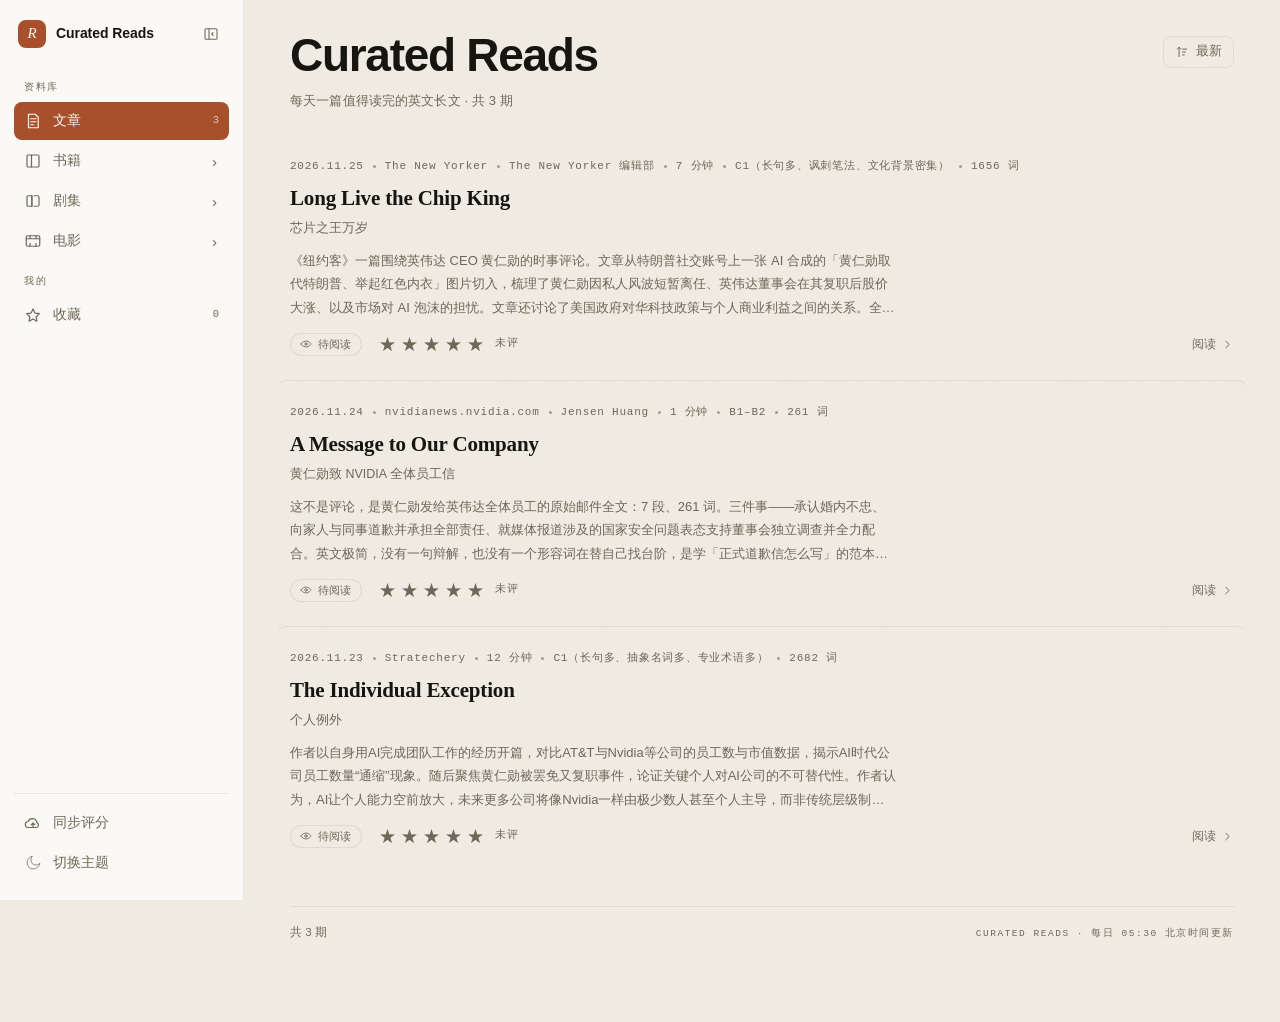
==== commit 46a1d3fb: "fix: 修复阅读体验问题（对比度/侧栏展开/主题一致/热区/TOC/无精读提示）+ 清洗抓取垃圾正文 + 补中文导读" ====
--- a/index.html
+++ b/index.html
@@ -1,127 +1,127 @@
-<!DOCTYPE html>
-<html lang="zh-CN" data-theme="night">
-<head>
-<meta charset="utf-8">
-<meta name="viewport" content="width=device-width, initial-scale=1, viewport-fit=cover">
-<title>Curated Reads · 每天一篇值得读完的英文长文</title>
-<meta name="description" content="每天一篇英文一手长文：公开信、深度评论、公司内部信。英文原文全文 + 中文导读 + AI 精读（难句、词汇、句式、思辨）。">
-<meta name="theme-color" content="#111214">
-<meta property="og:title" content="Curated Reads · 每天一篇值得读完的英文长文">
-<meta property="og:description" content="每天一篇英文一手长文，原文全文 + 中文导读 + AI 精读。">
-<meta property="og:type" content="website">
-<link rel="icon" href="data:image/svg+xml,%3Csvg xmlns='http://www.w3.org/2000/svg' viewBox='0 0 32 32'%3E%3Crect width='32' height='32' rx='7' fill='%23111214'/%3E%3Ctext x='16' y='23' font-family='Georgia,serif' font-size='19' font-style='italic' fill='%23d97757' text-anchor='middle'%3ER%3C/text%3E%3C/svg%3E">
-<link rel="stylesheet" href="assets/css/base.css">
-<link rel="stylesheet" href="assets/css/home.css">
-<script>
-(function () {
-  try {
-    var p = JSON.parse(localStorage.getItem('cr.prefs.v2') || '{}');
-    var t = p.theme || (window.matchMedia('(prefers-color-scheme: light)').matches ? 'paper' : 'night');
-    document.documentElement.dataset.theme = t;
-  } catch (e) { document.documentElement.dataset.theme = 'night'; }
-})();
-</script>
-</head>
-<body class="app-body">
-
-<div class="app">
-
-  <!-- ── 左侧资料库 ───────────────────────────────────── -->
-  <aside class="side" id="side">
-    <div class="side__top">
-      <a class="side__brand" href="./" aria-label="Curated Reads 首页">
-        <span class="side__mark">R</span>
-        <span class="side__word">Curated Reads</span>
-      </a>
-      <button class="side__collapse" id="collapseBtn" aria-label="收起侧栏" title="收起侧栏">
-        <svg viewBox="0 0 24 24" fill="none" stroke="currentColor" stroke-width="1.6" stroke-linecap="round" stroke-linejoin="round"><rect x="3" y="4" width="18" height="16" rx="2"/><path d="M9 4v16M15 10l-2 2 2 2"/></svg>
-      </button>
-    </div>
-
-    <nav class="side__nav" aria-label="资料库">
-      <p class="side__label">资料库</p>
-      <a class="navitem on" href="#articles" data-kind="articles">
-        <svg viewBox="0 0 24 24" fill="none" stroke="currentColor" stroke-width="1.6" stroke-linecap="round" stroke-linejoin="round"><path d="M6 3h9l4 4v14H6z"/><path d="M9 9h7M9 13h7M9 17h4"/></svg>
-        <span class="navitem__t">文章</span><span class="navitem__n" id="cntArticles">0</span>
-      </a>
-      <a class="navitem" href="#books" data-kind="books">
-        <svg viewBox="0 0 24 24" fill="none" stroke="currentColor" stroke-width="1.6" stroke-linecap="round" stroke-linejoin="round"><path d="M4 5.5A1.5 1.5 0 0 1 5.5 4H10v16H5.5A1.5 1.5 0 0 1 4 18.5z"/><path d="M10 4h8.5A1.5 1.5 0 0 1 20 5.5v13a1.5 1.5 0 0 1-1.5 1.5H10"/></svg>
-        <span class="navitem__t">书籍</span><span class="navitem__chev">›</span>
-      </a>
-      <a class="navitem" href="#series" data-kind="series">
-        <svg viewBox="0 0 24 24" fill="none" stroke="currentColor" stroke-width="1.6" stroke-linecap="round" stroke-linejoin="round"><path d="M4 6.5A1.5 1.5 0 0 1 5.5 5h5v14h-5A1.5 1.5 0 0 1 4 17.5z"/><path d="M13.5 5H18a2 2 0 0 1 2 2v10a2 2 0 0 1-2 2h-4.5"/><path d="M10.5 5v14"/></svg>
-        <span class="navitem__t">剧集</span><span class="navitem__chev">›</span>
-      </a>
-      <a class="navitem" href="#films" data-kind="films">
-        <svg viewBox="0 0 24 24" fill="none" stroke="currentColor" stroke-width="1.6" stroke-linecap="round" stroke-linejoin="round"><rect x="3" y="5" width="18" height="14" rx="2"/><path d="M3 9h18M8 5v4M16 5v4M8 19v-4M16 19v-4"/></svg>
-        <span class="navitem__t">电影</span><span class="navitem__chev">›</span>
-      </a>
-
-      <p class="side__label">我的</p>
-      <a class="navitem" href="#favs" data-kind="favs">
-        <svg viewBox="0 0 24 24" fill="none" stroke="currentColor" stroke-width="1.6" stroke-linecap="round" stroke-linejoin="round"><path d="M12 4l2.6 5.4 5.9.8-4.3 4.1 1 5.9-5.2-2.9-5.2 2.9 1-5.9L3.5 10.2l5.9-.8z"/></svg>
-        <span class="navitem__t">收藏</span><span class="navitem__n" id="cntFavs">0</span>
-      </a>
-    </nav>
-
-    <div class="side__foot">
-      <button class="navitem navitem--btn" data-open-sync>
-        <svg viewBox="0 0 24 24" fill="none" stroke="currentColor" stroke-width="1.6" stroke-linecap="round" stroke-linejoin="round"><path d="M6 18a4 4 0 0 1-.5-8 6 6 0 0 1 11.6 1.5A3.5 3.5 0 0 1 17 18z"/><path d="M12 12v5M9.5 14.5 12 12l2.5 2.5"/></svg>
-        <span class="navitem__t">同步评分</span>
-      </button>
-      <button class="navitem navitem--btn" data-theme-toggle>
-        <span data-theme-icon></span>
-        <span class="navitem__t">切换主题</span>
-      </button>
-    </div>
-  </aside>
-
-  <div class="side-scrim" id="sideScrim"></div>
-
-  <!-- ── 主区 ─────────────────────────────────────────── -->
-  <main class="main">
-    <div class="mtop">
-      <button class="mtop__btn" id="menuBtn" aria-label="打开导航">
-        <svg viewBox="0 0 24 24" fill="none" stroke="currentColor" stroke-width="1.7" stroke-linecap="round"><path d="M4 7h16M4 12h16M4 17h16"/></svg>
-      </button>
-      <span class="mtop__brand">Curated Reads</span>
-      <button class="mtop__btn" data-theme-toggle data-theme-icon aria-label="切换主题"></button>
-    </div>
-
-    <header class="main__head">
-      <div class="main__title">
-        <h1 id="pageTitle">Curated Reads</h1>
-        <p class="main__sub" id="pageSub">每天一篇值得读完的英文长文</p>
-      </div>
-      <div class="main__tools">
-        <div class="sortmenu">
-          <button class="ghostbtn" id="sortBtn" aria-haspopup="true" aria-expanded="false">
-            <svg viewBox="0 0 24 24" fill="none" stroke="currentColor" stroke-width="1.7" stroke-linecap="round" stroke-linejoin="round"><path d="M7 4v16M7 4 4 7M7 4l3 3"/><path d="M13 7h7M13 12h5M13 17h3"/></svg>
-            <span id="sortLabel">最新</span>
-          </button>
-          <div class="sortpop" id="sortPop" hidden>
-            <button data-sort="date" class="on">最新优先</button>
-            <button data-sort="score">我的评分</button>
-            <button data-sort="length">篇幅由短到长</button>
-          </div>
-        </div>
-      </div>
-    </header>
-
-    <section id="continue" class="cont" hidden></section>
-
-    <section class="feed" id="feed" aria-live="polite"></section>
-
-    <div class="feed-foot">
-      <span id="feedNote"></span>
-      <span class="feed-foot__meta">CURATED READS · 每日 05:30 北京时间更新</span>
-    </div>
-  </main>
-
-</div>
-
-<script src="assets/js/lib.js"></script>
-<script src="assets/js/repo.js"></script>
-<script src="assets/js/home.js"></script>
-</body>
-</html>
+<!DOCTYPE html>
+<html lang="zh-CN" data-theme="night">
+<head>
+<meta charset="utf-8">
+<meta name="viewport" content="width=device-width, initial-scale=1, viewport-fit=cover">
+<title>Curated Reads · 每天一篇值得读完的英文长文</title>
+<meta name="description" content="每天一篇英文一手长文：公开信、深度评论、公司内部信。英文原文全文 + 中文导读 + AI 精读（难句、词汇、句式、思辨）。">
+<meta name="theme-color" content="#111214">
+<meta property="og:title" content="Curated Reads · 每天一篇值得读完的英文长文">
+<meta property="og:description" content="每天一篇英文一手长文，原文全文 + 中文导读 + AI 精读。">
+<meta property="og:type" content="website">
+<link rel="icon" href="data:image/svg+xml,%3Csvg xmlns='http://www.w3.org/2000/svg' viewBox='0 0 32 32'%3E%3Crect width='32' height='32' rx='7' fill='%23111214'/%3E%3Ctext x='16' y='23' font-family='Georgia,serif' font-size='19' font-style='italic' fill='%23d97757' text-anchor='middle'%3ER%3C/text%3E%3C/svg%3E">
+<link rel="stylesheet" href="assets/css/base.css">
+<link rel="stylesheet" href="assets/css/home.css">
+<script>
+(function () {
+  try {
+    var p = JSON.parse(localStorage.getItem('cr.prefs.v2') || '{}');
+    var t = p.theme || (window.matchMedia('(prefers-color-scheme: dark)').matches ? 'night' : 'paper');
+    document.documentElement.dataset.theme = t;
+  } catch (e) { document.documentElement.dataset.theme = 'night'; }
+})();
+</script>
+</head>
+<body class="app-body">
+
+<div class="app">
+
+  <!-- ── 左侧资料库 ───────────────────────────────────── -->
+  <aside class="side" id="side">
+    <div class="side__top">
+      <a class="side__brand" href="./" aria-label="Curated Reads 首页">
+        <span class="side__mark">R</span>
+        <span class="side__word">Curated Reads</span>
+      </a>
+      <button class="side__collapse" id="collapseBtn" aria-label="收起侧栏" title="收起侧栏">
+        <svg viewBox="0 0 24 24" fill="none" stroke="currentColor" stroke-width="1.6" stroke-linecap="round" stroke-linejoin="round"><rect x="3" y="4" width="18" height="16" rx="2"/><path d="M9 4v16M15 10l-2 2 2 2"/></svg>
+      </button>
+    </div>
+
+    <nav class="side__nav" aria-label="资料库">
+      <p class="side__label">资料库</p>
+      <a class="navitem on" href="#articles" data-kind="articles">
+        <svg viewBox="0 0 24 24" fill="none" stroke="currentColor" stroke-width="1.6" stroke-linecap="round" stroke-linejoin="round"><path d="M6 3h9l4 4v14H6z"/><path d="M9 9h7M9 13h7M9 17h4"/></svg>
+        <span class="navitem__t">文章</span><span class="navitem__n" id="cntArticles">0</span>
+      </a>
+      <a class="navitem" href="#books" data-kind="books">
+        <svg viewBox="0 0 24 24" fill="none" stroke="currentColor" stroke-width="1.6" stroke-linecap="round" stroke-linejoin="round"><path d="M4 5.5A1.5 1.5 0 0 1 5.5 4H10v16H5.5A1.5 1.5 0 0 1 4 18.5z"/><path d="M10 4h8.5A1.5 1.5 0 0 1 20 5.5v13a1.5 1.5 0 0 1-1.5 1.5H10"/></svg>
+        <span class="navitem__t">书籍</span><span class="navitem__chev">›</span>
+      </a>
+      <a class="navitem" href="#series" data-kind="series">
+        <svg viewBox="0 0 24 24" fill="none" stroke="currentColor" stroke-width="1.6" stroke-linecap="round" stroke-linejoin="round"><path d="M4 6.5A1.5 1.5 0 0 1 5.5 5h5v14h-5A1.5 1.5 0 0 1 4 17.5z"/><path d="M13.5 5H18a2 2 0 0 1 2 2v10a2 2 0 0 1-2 2h-4.5"/><path d="M10.5 5v14"/></svg>
+        <span class="navitem__t">剧集</span><span class="navitem__chev">›</span>
+      </a>
+      <a class="navitem" href="#films" data-kind="films">
+        <svg viewBox="0 0 24 24" fill="none" stroke="currentColor" stroke-width="1.6" stroke-linecap="round" stroke-linejoin="round"><rect x="3" y="5" width="18" height="14" rx="2"/><path d="M3 9h18M8 5v4M16 5v4M8 19v-4M16 19v-4"/></svg>
+        <span class="navitem__t">电影</span><span class="navitem__chev">›</span>
+      </a>
+
+      <p class="side__label">我的</p>
+      <a class="navitem" href="#favs" data-kind="favs">
+        <svg viewBox="0 0 24 24" fill="none" stroke="currentColor" stroke-width="1.6" stroke-linecap="round" stroke-linejoin="round"><path d="M12 4l2.6 5.4 5.9.8-4.3 4.1 1 5.9-5.2-2.9-5.2 2.9 1-5.9L3.5 10.2l5.9-.8z"/></svg>
+        <span class="navitem__t">收藏</span><span class="navitem__n" id="cntFavs">0</span>
+      </a>
+    </nav>
+
+    <div class="side__foot">
+      <button class="navitem navitem--btn" data-open-sync>
+        <svg viewBox="0 0 24 24" fill="none" stroke="currentColor" stroke-width="1.6" stroke-linecap="round" stroke-linejoin="round"><path d="M6 18a4 4 0 0 1-.5-8 6 6 0 0 1 11.6 1.5A3.5 3.5 0 0 1 17 18z"/><path d="M12 12v5M9.5 14.5 12 12l2.5 2.5"/></svg>
+        <span class="navitem__t">同步评分</span>
+      </button>
+      <button class="navitem navitem--btn" data-theme-toggle>
+        <span data-theme-icon></span>
+        <span class="navitem__t">切换主题</span>
+      </button>
+    </div>
+  </aside>
+
+  <div class="side-scrim" id="sideScrim"></div>
+
+  <!-- ── 主区 ─────────────────────────────────────────── -->
+  <main class="main">
+    <div class="mtop">
+      <button class="mtop__btn" id="menuBtn" aria-label="打开导航">
+        <svg viewBox="0 0 24 24" fill="none" stroke="currentColor" stroke-width="1.7" stroke-linecap="round"><path d="M4 7h16M4 12h16M4 17h16"/></svg>
+      </button>
+      <span class="mtop__brand">Curated Reads</span>
+      <button class="mtop__btn" data-theme-toggle data-theme-icon aria-label="切换主题"></button>
+    </div>
+
+    <header class="main__head">
+      <div class="main__title">
+        <h1 id="pageTitle">Curated Reads</h1>
+        <p class="main__sub" id="pageSub">每天一篇值得读完的英文长文</p>
+      </div>
+      <div class="main__tools">
+        <div class="sortmenu">
+          <button class="ghostbtn" id="sortBtn" aria-haspopup="true" aria-expanded="false">
+            <svg viewBox="0 0 24 24" fill="none" stroke="currentColor" stroke-width="1.7" stroke-linecap="round" stroke-linejoin="round"><path d="M7 4v16M7 4 4 7M7 4l3 3"/><path d="M13 7h7M13 12h5M13 17h3"/></svg>
+            <span id="sortLabel">最新</span>
+          </button>
+          <div class="sortpop" id="sortPop" hidden>
+            <button data-sort="date" class="on">最新优先</button>
+            <button data-sort="score">我的评分</button>
+            <button data-sort="length">篇幅由短到长</button>
+          </div>
+        </div>
+      </div>
+    </header>
+
+    <section id="continue" class="cont" hidden></section>
+
+    <section class="feed" id="feed" aria-live="polite"></section>
+
+    <div class="feed-foot">
+      <span id="feedNote"></span>
+      <span class="feed-foot__meta">CURATED READS · 每日 05:30 北京时间更新</span>
+    </div>
+  </main>
+
+</div>
+
+<script src="assets/js/lib.js"></script>
+<script src="assets/js/repo.js"></script>
+<script src="assets/js/home.js"></script>
+</body>
+</html>
--- a/assets/css/base.css
+++ b/assets/css/base.css
@@ -1,374 +1,375 @@
-/* ═══════════════════════════════════════════════════════════
-   Curated Reads · 设计系统
-   纸本编辑部：细线、大留白、衬线英文标题、等宽微标签
-   ═══════════════════════════════════════════════════════════ */
-
-:root {
-  /* 字体 */
-  --font-ui: -apple-system, BlinkMacSystemFont, "Segoe UI", "PingFang SC",
-    "Hiragino Sans GB", "Microsoft YaHei", "Noto Sans SC", sans-serif;
-  --font-latin: "Iowan Old Style", Georgia, "Times New Roman", "Songti SC", serif;
-  --font-cjk: "Songti SC", "Noto Serif SC", "Source Han Serif SC", "SimSun", serif;
-  --font-mono: "SF Mono", "JetBrains Mono", Consolas, "Courier New", monospace;
-
-  /* 纸面 · 亮 */
-  --paper: #f0ece4;
-  --paper-raised: #fbf9f5;
-  --paper-sunken: #e6e1d6;
-  --ink: #17150f;
-  --ink-soft: #2c2921;
-  --body: #35322a;
-  --muted: #79725f;
-  --faint: #9e9684;
-  --rule: rgba(23, 21, 15, 0.15);
-  --rule-soft: rgba(23, 21, 15, 0.075);
-  --accent: #a8502c;
-  --accent-ink: #fbf9f5;
-  --accent-wash: rgba(168, 80, 44, 0.08);
-  --shadow-sm: 0 1px 1px rgba(23, 21, 15, 0.04);
-  --shadow-md: 0 1px 2px rgba(23, 21, 15, 0.05), 0 18px 40px -28px rgba(23, 21, 15, 0.35);
-  --grain-opacity: 0.032;
-  --grain-blend: multiply;
-
-  /* 圆角 */
-  --r-sm: 7px;
-  --r-md: 11px;
-  --r-lg: 16px;
-
-  /* 尺寸 */
-  --shell: 1180px;
-  --gut: clamp(20px, 4vw, 52px);
-  --rail: 230px;
-  --sidebar: 244px;
-
-  /* 稿面排版（阅读页可调，由 JS 覆盖到 .doc 上） */
-  --rd-size: 19.5px;
-  --rd-lead: 1.92;
-  --rd-measure: 34em;
-  --rd-font: var(--font-latin);
-}
-
-html[data-theme="night"] {
-  --paper: #111214;
-  --paper-raised: #191b1e;
-  --paper-sunken: #0b0c0d;
-  --ink: #f0efea;
-  --ink-soft: #dbd9d2;
-  --body: #c2c0b8;
-  --muted: #94918a;
-  --faint: #6e6b64;
-  --rule: rgba(240, 239, 234, 0.18);
-  --rule-soft: rgba(240, 239, 234, 0.085);
-  --accent: #d97757;
-  --accent-ink: #1a0f0a;
-  --accent-wash: rgba(217, 119, 87, 0.12);
-  --shadow-sm: 0 1px 1px rgba(0, 0, 0, 0.4);
-  --shadow-md: 0 1px 1px rgba(0, 0, 0, 0.5), 0 24px 60px -30px rgba(0, 0, 0, 0.9);
-  --grain-opacity: 0.045;
-  --grain-blend: screen;
-}
-
-/* ── 基础重置 ───────────────────────────────────────────── */
-*, *::before, *::after { box-sizing: border-box; }
-
-html {
-  -webkit-text-size-adjust: 100%;
-  scroll-behavior: smooth;
-}
-
-body {
-  margin: 0;
-  background: var(--paper);
-  color: var(--body);
-  font-family: var(--font-ui);
-  font-size: 16px;
-  line-height: 1.7;
-  -webkit-font-smoothing: antialiased;
-  -moz-osx-font-smoothing: grayscale;
-  text-rendering: optimizeLegibility;
-  min-height: 100vh;
-  overflow-x: hidden;
-}
-
-/* 纸面颗粒：极轻的一层，避免大色块显得数字化 */
-body::after {
-  content: "";
-  position: fixed;
-  inset: 0;
-  z-index: 1;
-  pointer-events: none;
-  opacity: var(--grain-opacity);
-  mix-blend-mode: var(--grain-blend);
-  background-image: url("data:image/svg+xml,%3Csvg xmlns='http://www.w3.org/2000/svg' width='140' height='140'%3E%3Cfilter id='n'%3E%3CfeTurbulence type='fractalNoise' baseFrequency='0.9' numOctaves='3'/%3E%3C/filter%3E%3Crect width='140' height='140' filter='url(%23n)'/%3E%3C/svg%3E");
-}
-
-img, svg { display: block; max-width: 100%; }
-a { color: inherit; text-decoration: none; }
-button { font: inherit; color: inherit; background: none; border: 0; cursor: pointer; }
-::selection { background: var(--accent); color: var(--accent-ink); }
-
-:focus-visible {
-  outline: 2px solid var(--accent);
-  outline-offset: 3px;
-}
-
-.shell {
-  width: 100%;
-  max-width: var(--shell);
-  margin: 0 auto;
-  padding-inline: var(--gut);
-}
-
-.sr {
-  position: absolute;
-  width: 1px; height: 1px;
-  padding: 0; margin: -1px;
-  overflow: hidden; clip: rect(0 0 0 0);
-  white-space: nowrap; border: 0;
-}
-
-/* ── 微标签：全站统一的「编辑部」语气 ───────────────────── */
-.kicker {
-  font-family: var(--font-mono);
-  font-size: 11px;
-  letter-spacing: 0.22em;
-  text-transform: uppercase;
-  color: var(--muted);
-  font-weight: 400;
-}
-
-.rule {
-  height: 1px;
-  background: var(--rule);
-  border: 0;
-  margin: 0;
-}
-
-/* ── 按钮 ──────────────────────────────────────────────── */
-.btn {
-  --h: 40px;
-  display: inline-flex;
-  align-items: center;
-  justify-content: center;
-  gap: 8px;
-  height: var(--h);
-  padding: 0 18px;
-  border: 1px solid var(--rule);
-  border-radius: var(--r-sm);
-  font-size: 13.5px;
-  letter-spacing: 0.02em;
-  color: var(--ink-soft);
-  background: transparent;
-  transition: background-color 0.18s ease, border-color 0.18s ease, color 0.18s ease, transform 0.18s ease;
-  white-space: nowrap;
-}
-.btn:hover { border-color: var(--ink); color: var(--ink); }
-.btn:active { transform: translateY(1px); }
-.btn--solid {
-  background: var(--ink);
-  border-color: var(--ink);
-  color: var(--paper);
-}
-.btn--solid:hover { background: var(--accent); border-color: var(--accent); color: var(--accent-ink); }
-.btn--accent { color: var(--accent); border-color: var(--rule); }
-.btn--accent:hover { border-color: var(--accent); }
-.btn--ghost { border-color: transparent; color: var(--muted); padding: 0 10px; }
-.btn--ghost:hover { color: var(--ink); border-color: var(--rule); }
-.btn--icon { width: var(--h); padding: 0; }
-.btn[disabled] { opacity: 0.45; pointer-events: none; }
-.btn svg { width: 15px; height: 15px; stroke-width: 1.6; }
-
-/* ── 评分 ──────────────────────────────────────────────── */
-.stars {
-  display: inline-flex;
-  align-items: center;
-  gap: 3px;
-}
-.stars button {
-  padding: 1px;
-  line-height: 1;
-  color: var(--faint);
-  font-size: 17px;
-  transition: color 0.15s ease, transform 0.15s ease;
-}
-.stars button:hover { transform: translateY(-2px); }
-.stars button.on { color: var(--accent); }
-.stars .note {
-  margin-left: 7px;
-  font-family: var(--font-mono);
-  font-size: 10.5px;
-  letter-spacing: 0.1em;
-  color: var(--faint);
-  text-transform: uppercase;
-}
-
-/* ── 标签 ──────────────────────────────────────────────── */
-.tags { display: flex; flex-wrap: wrap; gap: 6px; }
-.tag {
-  font-family: var(--font-mono);
-  font-size: 10.5px;
-  letter-spacing: 0.1em;
-  text-transform: uppercase;
-  color: var(--muted);
-  border: 1px solid var(--rule-soft);
-  padding: 3px 8px;
-  border-radius: var(--r-sm);
-  white-space: nowrap;
-}
-.tag--accent { color: var(--accent); border-color: color-mix(in srgb, var(--accent) 35%, transparent); }
-
-/* ── 页脚 ──────────────────────────────────────────────── */
-.foot {
-  border-top: 1px solid var(--rule);
-  margin-top: 80px;
-  padding: 32px 0 56px;
-}
-.foot__in {
-  display: flex;
-  flex-wrap: wrap;
-  gap: 18px 40px;
-  justify-content: space-between;
-  align-items: flex-start;
-}
-.foot p { margin: 0; max-width: 54ch; font-size: 12.5px; color: var(--faint); line-height: 1.75; }
-.foot__meta { font-family: var(--font-mono); font-size: 10.5px; letter-spacing: 0.14em; text-transform: uppercase; color: var(--faint); }
-
-/* ── 抽屉（设置 / 同步） ───────────────────────────────── */
-.scrim {
-  position: fixed;
-  inset: 0;
-  z-index: 90;
-  background: rgba(10, 9, 6, 0.42);
-  backdrop-filter: blur(2px);
-  opacity: 0;
-  pointer-events: none;
-  transition: opacity 0.24s ease;
-}
-.scrim.on { opacity: 1; pointer-events: auto; }
-
-.drawer {
-  position: fixed;
-  top: 0; right: 0;
-  z-index: 91;
-  width: min(420px, 92vw);
-  height: 100%;
-  overflow-y: auto;
-  background: var(--paper-raised);
-  border-left: 1px solid var(--rule);
-  box-shadow: -30px 0 60px -40px rgba(0, 0, 0, 0.5);
-  transform: translateX(101%);
-  transition: transform 0.34s cubic-bezier(0.22, 0.8, 0.24, 1);
-  padding: 22px 26px 40px;
-}
-.drawer.on { transform: none; }
-.drawer__head {
-  display: flex;
-  align-items: center;
-  justify-content: space-between;
-  padding-bottom: 14px;
-  border-bottom: 1px solid var(--rule);
-  margin-bottom: 22px;
-}
-.drawer__head h2 {
-  font-size: 15px;
-  font-weight: 500;
-  letter-spacing: 0.06em;
-  margin: 0;
-  color: var(--ink);
-}
-.drawer h3 {
-  font-family: var(--font-mono);
-  font-size: 10.5px;
-  letter-spacing: 0.2em;
-  text-transform: uppercase;
-  color: var(--faint);
-  margin: 26px 0 10px;
-  font-weight: 400;
-}
-.field { margin-bottom: 14px; }
-.field label { display: block; font-size: 12.5px; color: var(--muted); margin-bottom: 6px; }
-.input {
-  width: 100%;
-  height: 40px;
-  padding: 0 12px;
-  background: var(--paper);
-  border: 1px solid var(--rule);
-  border-radius: var(--r-sm);
-  color: var(--ink);
-  font-size: 13.5px;
-  font-family: var(--font-mono);
-  transition: border-color 0.16s ease;
-}
-.input:focus { outline: none; border-color: var(--accent); }
-textarea.input { height: auto; padding: 10px 12px; line-height: 1.6; resize: vertical; }
-
-.check {
-  display: flex;
-  align-items: flex-start;
-  gap: 9px;
-  font-size: 12.5px;
-  color: var(--muted);
-  line-height: 1.6;
-  cursor: pointer;
-  margin: 10px 0;
-}
-.check input { margin: 3px 0 0; accent-color: var(--accent); }
-
-.status {
-  display: flex;
-  align-items: center;
-  gap: 8px;
-  padding: 10px 12px;
-  border: 1px solid var(--rule-soft);
-  border-radius: var(--r-sm);
-  font-size: 12.5px;
-  color: var(--muted);
-  background: var(--paper);
-  line-height: 1.55;
-}
-.status .dot {
-  width: 7px; height: 7px;
-  border-radius: 50%;
-  background: var(--faint);
-  flex: none;
-}
-.status[data-state="ok"] .dot { background: #3f7d52; }
-.status[data-state="busy"] .dot { background: var(--accent); animation: pulse 1.1s ease-in-out infinite; }
-.status[data-state="err"] .dot { background: #a63a2c; }
-@keyframes pulse { 50% { opacity: 0.25; } }
-
-.hint { font-size: 12px; color: var(--faint); line-height: 1.7; margin: 10px 0 0; }
-.hint code {
-  font-family: var(--font-mono);
-  font-size: 11px;
-  background: var(--rule-soft);
-  padding: 1px 5px;
-  border-radius: var(--r-sm);
-}
-.row-2 { display: flex; gap: 10px; }
-.row-2 > * { flex: 1; }
-
-/* ── 吐司 ──────────────────────────────────────────────── */
-.toast {
-  position: fixed;
-  left: 50%;
-  bottom: 28px;
-  z-index: 120;
-  transform: translate(-50%, 20px);
-  background: var(--ink);
-  color: var(--paper);
-  font-size: 13px;
-  padding: 10px 18px;
-  border-radius: var(--r-sm);
-  opacity: 0;
-  pointer-events: none;
-  transition: opacity 0.22s ease, transform 0.22s ease;
-  max-width: 90vw;
-  text-align: center;
-  box-shadow: var(--shadow-md);
-}
-.toast.on { opacity: 1; transform: translate(-50%, 0); }
-
-@media (max-width: 720px) {
-  .foot { margin-top: 56px; }
-}
+/* ═══════════════════════════════════════════════════════════
+   Curated Reads · 设计系统
+   纸本编辑部：细线、大留白、衬线英文标题、等宽微标签
+   ═══════════════════════════════════════════════════════════ */
+
+:root {
+  /* 字体 */
+  --font-ui: -apple-system, BlinkMacSystemFont, "Segoe UI", "PingFang SC",
+    "Hiragino Sans GB", "Microsoft YaHei", "Noto Sans SC", sans-serif;
+  --font-latin: "Iowan Old Style", Georgia, "Times New Roman", "Songti SC", serif;
+  --font-cjk: "Songti SC", "Noto Serif SC", "Source Han Serif SC", "SimSun", serif;
+  --font-mono: "SF Mono", "JetBrains Mono", Consolas, "Courier New", monospace;
+
+  /* 纸面 · 亮 */
+  --paper: #f0ece4;
+  --paper-raised: #fbf9f5;
+  --paper-sunken: #e6e1d6;
+  --ink: #17150f;
+  --ink-soft: #2c2921;
+  --body: #35322a;
+  --muted: #6e6858;
+  --faint: #6f6858;
+  --rule: rgba(23, 21, 15, 0.15);
+  --rule-soft: rgba(23, 21, 15, 0.075);
+  --accent: #a8502c;
+  --accent-ink: #fbf9f5;
+  --accent-wash: rgba(168, 80, 44, 0.08);
+  --shadow-sm: 0 1px 1px rgba(23, 21, 15, 0.04);
+  --shadow-md: 0 1px 2px rgba(23, 21, 15, 0.05), 0 18px 40px -28px rgba(23, 21, 15, 0.35);
+  --grain-opacity: 0.032;
+  --grain-blend: multiply;
+
+  /* 圆角 */
+  --r-sm: 7px;
+  --r-md: 11px;
+  --r-lg: 16px;
+
+  /* 尺寸 */
+  --shell: 1180px;
+  --gut: clamp(20px, 4vw, 52px);
+  --rail: 230px;
+  --sidebar: 244px;
+
+  /* 稿面排版（阅读页可调，由 JS 覆盖到 .doc 上） */
+  --rd-size: 19.5px;
+  --rd-lead: 1.92;
+  --rd-measure: 34em;
+  --rd-font: var(--font-latin);
+}
+
+html[data-theme="night"] {
+  --paper: #111214;
+  --paper-raised: #191b1e;
+  --paper-sunken: #0b0c0d;
+  --ink: #f0efea;
+  --ink-soft: #dbd9d2;
+  --body: #c2c0b8;
+  --muted: #a8a49c;
+  --faint: #9a968d;
+  --rule: rgba(240, 239, 234, 0.18);
+  --rule-soft: rgba(240, 239, 234, 0.085);
+  --accent: #d97757;
+  --accent-ink: #1a0f0a;
+  --accent-wash: rgba(217, 119, 87, 0.12);
+  --shadow-sm: 0 1px 1px rgba(0, 0, 0, 0.4);
+  --shadow-md: 0 1px 1px rgba(0, 0, 0, 0.5), 0 24px 60px -30px rgba(0, 0, 0, 0.9);
+  --grain-opacity: 0.045;
+  --grain-blend: screen;
+}
+
+/* ── 基础重置 ───────────────────────────────────────────── */
+*, *::before, *::after { box-sizing: border-box; }
+
+html {
+  -webkit-text-size-adjust: 100%;
+  scroll-behavior: smooth;
+}
+
+body {
+  margin: 0;
+  background: var(--paper);
+  color: var(--body);
+  font-family: var(--font-ui);
+  font-size: 16px;
+  line-height: 1.7;
+  -webkit-font-smoothing: antialiased;
+  -moz-osx-font-smoothing: grayscale;
+  text-rendering: optimizeLegibility;
+  min-height: 100vh;
+  overflow-x: hidden;
+}
+
+/* 纸面颗粒：极轻的一层，避免大色块显得数字化 */
+body::after {
+  content: "";
+  position: fixed;
+  inset: 0;
+  z-index: 1;
+  pointer-events: none;
+  opacity: var(--grain-opacity);
+  mix-blend-mode: var(--grain-blend);
+  background-image: url("data:image/svg+xml,%3Csvg xmlns='http://www.w3.org/2000/svg' width='140' height='140'%3E%3Cfilter id='n'%3E%3CfeTurbulence type='fractalNoise' baseFrequency='0.9' numOctaves='3'/%3E%3C/filter%3E%3Crect width='140' height='140' filter='url(%23n)'/%3E%3C/svg%3E");
+}
+
+img, svg { display: block; max-width: 100%; }
+a { color: inherit; text-decoration: none; }
+button { font: inherit; color: inherit; background: none; border: 0; cursor: pointer; }
+::selection { background: var(--accent); color: var(--accent-ink); }
+
+:focus-visible {
+  outline: 2px solid var(--accent);
+  outline-offset: 3px;
+}
+
+.shell {
+  width: 100%;
+  max-width: var(--shell);
+  margin: 0 auto;
+  padding-inline: var(--gut);
+}
+
+.sr {
+  position: absolute;
+  width: 1px; height: 1px;
+  padding: 0; margin: -1px;
+  overflow: hidden; clip: rect(0 0 0 0);
+  white-space: nowrap; border: 0;
+}
+
+/* ── 微标签：全站统一的「编辑部」语气 ───────────────────── */
+.kicker {
+  font-family: var(--font-mono);
+  font-size: 11px;
+  letter-spacing: 0.22em;
+  text-transform: uppercase;
+  color: var(--muted);
+  font-weight: 400;
+}
+
+.rule {
+  height: 1px;
+  background: var(--rule);
+  border: 0;
+  margin: 0;
+}
+
+/* ── 按钮 ──────────────────────────────────────────────── */
+.btn {
+  --h: 40px;
+  display: inline-flex;
+  align-items: center;
+  justify-content: center;
+  gap: 8px;
+  height: var(--h);
+  padding: 0 18px;
+  border: 1px solid var(--rule);
+  border-radius: var(--r-sm);
+  font-size: 13.5px;
+  letter-spacing: 0.02em;
+  color: var(--ink-soft);
+  background: transparent;
+  transition: background-color 0.18s ease, border-color 0.18s ease, color 0.18s ease, transform 0.18s ease;
+  white-space: nowrap;
+}
+.btn:hover { border-color: var(--ink); color: var(--ink); }
+.btn:active { transform: translateY(1px); }
+.btn--solid {
+  background: var(--ink);
+  border-color: var(--ink);
+  color: var(--paper);
+}
+.btn--solid:hover { background: var(--accent); border-color: var(--accent); color: var(--accent-ink); }
+.btn--accent { color: var(--accent); border-color: var(--rule); }
+.btn--accent:hover { border-color: var(--accent); }
+.btn--ghost { border-color: transparent; color: var(--muted); padding: 0 10px; }
+.btn--ghost:hover { color: var(--ink); border-color: var(--rule); }
+.btn--icon { width: var(--h); padding: 0; }
+.btn[disabled] { opacity: 0.45; pointer-events: none; }
+.btn svg { width: 15px; height: 15px; stroke-width: 1.6; }
+
+/* ── 评分 ──────────────────────────────────────────────── */
+.stars {
+  display: inline-flex;
+  align-items: center;
+  gap: 3px;
+}
+.stars button {
+  position: relative;
+  padding: 1px;
+  line-height: 1;
+  color: var(--faint);
+  font-size: 17px;
+  transition: color 0.15s ease, transform 0.15s ease;
+}
+.stars button:hover { transform: translateY(-2px); }
+.stars button.on { color: var(--accent); }
+.stars .note {
+  margin-left: 7px;
+  font-family: var(--font-mono);
+  font-size: 10.5px;
+  letter-spacing: 0.1em;
+  color: var(--faint);
+  text-transform: uppercase;
+}
+
+/* ── 标签 ──────────────────────────────────────────────── */
+.tags { display: flex; flex-wrap: wrap; gap: 6px; }
+.tag {
+  font-family: var(--font-mono);
+  font-size: 10.5px;
+  letter-spacing: 0.1em;
+  text-transform: uppercase;
+  color: var(--muted);
+  border: 1px solid var(--rule-soft);
+  padding: 3px 8px;
+  border-radius: var(--r-sm);
+  white-space: nowrap;
+}
+.tag--accent { color: var(--accent); border-color: color-mix(in srgb, var(--accent) 35%, transparent); }
+
+/* ── 页脚 ──────────────────────────────────────────────── */
+.foot {
+  border-top: 1px solid var(--rule);
+  margin-top: 80px;
+  padding: 32px 0 56px;
+}
+.foot__in {
+  display: flex;
+  flex-wrap: wrap;
+  gap: 18px 40px;
+  justify-content: space-between;
+  align-items: flex-start;
+}
+.foot p { margin: 0; max-width: 54ch; font-size: 12.5px; color: var(--faint); line-height: 1.75; }
+.foot__meta { font-family: var(--font-mono); font-size: 10.5px; letter-spacing: 0.14em; text-transform: uppercase; color: var(--faint); }
+
+/* ── 抽屉（设置 / 同步） ───────────────────────────────── */
+.scrim {
+  position: fixed;
+  inset: 0;
+  z-index: 90;
+  background: rgba(10, 9, 6, 0.42);
+  backdrop-filter: blur(2px);
+  opacity: 0;
+  pointer-events: none;
+  transition: opacity 0.24s ease;
+}
+.scrim.on { opacity: 1; pointer-events: auto; }
+
+.drawer {
+  position: fixed;
+  top: 0; right: 0;
+  z-index: 91;
+  width: min(420px, 92vw);
+  height: 100%;
+  overflow-y: auto;
+  background: var(--paper-raised);
+  border-left: 1px solid var(--rule);
+  box-shadow: -30px 0 60px -40px rgba(0, 0, 0, 0.5);
+  transform: translateX(101%);
+  transition: transform 0.34s cubic-bezier(0.22, 0.8, 0.24, 1);
+  padding: 22px 26px 40px;
+}
+.drawer.on { transform: none; }
+.drawer__head {
+  display: flex;
+  align-items: center;
+  justify-content: space-between;
+  padding-bottom: 14px;
+  border-bottom: 1px solid var(--rule);
+  margin-bottom: 22px;
+}
+.drawer__head h2 {
+  font-size: 15px;
+  font-weight: 500;
+  letter-spacing: 0.06em;
+  margin: 0;
+  color: var(--ink);
+}
+.drawer h3 {
+  font-family: var(--font-mono);
+  font-size: 10.5px;
+  letter-spacing: 0.2em;
+  text-transform: uppercase;
+  color: var(--faint);
+  margin: 26px 0 10px;
+  font-weight: 400;
+}
+.field { margin-bottom: 14px; }
+.field label { display: block; font-size: 12.5px; color: var(--muted); margin-bottom: 6px; }
+.input {
+  width: 100%;
+  height: 40px;
+  padding: 0 12px;
+  background: var(--paper);
+  border: 1px solid var(--rule);
+  border-radius: var(--r-sm);
+  color: var(--ink);
+  font-size: 13.5px;
+  font-family: var(--font-mono);
+  transition: border-color 0.16s ease;
+}
+.input:focus { outline: none; border-color: var(--accent); }
+textarea.input { height: auto; padding: 10px 12px; line-height: 1.6; resize: vertical; }
+
+.check {
+  display: flex;
+  align-items: flex-start;
+  gap: 9px;
+  font-size: 12.5px;
+  color: var(--muted);
+  line-height: 1.6;
+  cursor: pointer;
+  margin: 10px 0;
+}
+.check input { margin: 3px 0 0; accent-color: var(--accent); }
+
+.status {
+  display: flex;
+  align-items: center;
+  gap: 8px;
+  padding: 10px 12px;
+  border: 1px solid var(--rule-soft);
+  border-radius: var(--r-sm);
+  font-size: 12.5px;
+  color: var(--muted);
+  background: var(--paper);
+  line-height: 1.55;
+}
+.status .dot {
+  width: 7px; height: 7px;
+  border-radius: 50%;
+  background: var(--faint);
+  flex: none;
+}
+.status[data-state="ok"] .dot { background: #3f7d52; }
+.status[data-state="busy"] .dot { background: var(--accent); animation: pulse 1.1s ease-in-out infinite; }
+.status[data-state="err"] .dot { background: #a63a2c; }
+@keyframes pulse { 50% { opacity: 0.25; } }
+
+.hint { font-size: 12px; color: var(--faint); line-height: 1.7; margin: 10px 0 0; }
+.hint code {
+  font-family: var(--font-mono);
+  font-size: 11px;
+  background: var(--rule-soft);
+  padding: 1px 5px;
+  border-radius: var(--r-sm);
+}
+.row-2 { display: flex; gap: 10px; }
+.row-2 > * { flex: 1; }
+
+/* ── 吐司 ──────────────────────────────────────────────── */
+.toast {
+  position: fixed;
+  left: 50%;
+  bottom: 28px;
+  z-index: 120;
+  transform: translate(-50%, 20px);
+  background: var(--ink);
+  color: var(--paper);
+  font-size: 13px;
+  padding: 10px 18px;
+  border-radius: var(--r-sm);
+  opacity: 0;
+  pointer-events: none;
+  transition: opacity 0.22s ease, transform 0.22s ease;
+  max-width: 90vw;
+  text-align: center;
+  box-shadow: var(--shadow-md);
+}
+.toast.on { opacity: 1; transform: translate(-50%, 0); }
+
+@media (max-width: 720px) {
+  .foot { margin-top: 56px; }
+}
--- a/assets/css/home.css
+++ b/assets/css/home.css
@@ -1,454 +1,454 @@
-/* ═══════════════════════════════════════════════════════════
-   资料库 · 应用壳（侧栏 + 主区）
-   ═══════════════════════════════════════════════════════════ */
-
-.app-body { background: var(--paper); }
-
-.app {
-  display: grid;
-  grid-template-columns: var(--sidebar) minmax(0, 1fr);
-  min-height: 100vh;
-}
-
-/* ── 侧栏 ──────────────────────────────────────────────── */
-.side {
-  position: sticky;
-  top: 0;
-  height: 100vh;
-  display: flex;
-  flex-direction: column;
-  padding: 20px 14px 16px;
-  border-right: 1px solid var(--rule-soft);
-  background: var(--paper-raised);
-  z-index: 30;
-}
-.side__top {
-  display: flex;
-  align-items: center;
-  justify-content: space-between;
-  gap: 8px;
-  padding: 0 4px 18px;
-}
-.side__brand { display: flex; align-items: center; gap: 10px; min-width: 0; }
-.side__mark {
-  width: 28px; height: 28px;
-  flex: none;
-  display: grid; place-items: center;
-  border-radius: 8px;
-  background: var(--accent);
-  color: var(--accent-ink);
-  font-family: var(--font-latin);
-  font-size: 15px;
-  font-style: italic;
-  padding-bottom: 1px;
-}
-.side__word {
-  font-size: 14px;
-  font-weight: 600;
-  letter-spacing: -0.005em;
-  color: var(--ink);
-  white-space: nowrap;
-  overflow: hidden;
-}
-.side__collapse {
-  width: 28px; height: 28px;
-  flex: none;
-  display: grid; place-items: center;
-  color: var(--faint);
-  border-radius: 6px;
-  transition: color .16s ease, background-color .16s ease;
-}
-.side__collapse:hover { color: var(--ink); background: var(--rule-soft); }
-.side__collapse svg { width: 16px; height: 16px; }
-
-.side__nav { flex: 1; min-height: 0; overflow-y: auto; }
-.side__label {
-  margin: 14px 0 6px;
-  padding: 0 10px;
-  font-family: var(--font-mono);
-  font-size: 9.5px;
-  letter-spacing: 0.16em;
-  text-transform: uppercase;
-  color: var(--faint);
-}
-
-.navitem {
-  position: relative;
-  display: flex;
-  align-items: center;
-  gap: 11px;
-  height: 38px;
-  padding: 0 10px;
-  margin-bottom: 2px;
-  border-radius: 8px;
-  color: var(--muted);
-  font-size: 13.5px;
-  width: 100%;
-  text-align: left;
-  transition: background-color .16s ease, color .16s ease;
-}
-.navitem svg { width: 18px; height: 18px; flex: none; }
-.navitem__t { flex: 1; white-space: nowrap; overflow: hidden; text-overflow: ellipsis; }
-.navitem__n {
-  font-family: var(--font-mono);
-  font-size: 10.5px;
-  color: var(--faint);
-  font-variant-numeric: tabular-nums;
-}
-.navitem__chev { color: var(--faint); font-size: 15px; line-height: 1; padding-right: 2px; }
-.navitem:hover { color: var(--ink); background: var(--rule-soft); }
-.navitem.on {
-  background: var(--accent);
-  color: var(--accent-ink);
-  font-weight: 500;
-}
-.navitem.on .navitem__n,
-.navitem.on .navitem__chev { color: color-mix(in srgb, var(--accent-ink) 68%, transparent); }
-.navitem--btn { font-family: inherit; }
-
-.side__foot {
-  border-top: 1px solid var(--rule-soft);
-  padding-top: 10px;
-  margin-top: 10px;
-}
-
-/* 收起状态 */
-.app-body[data-collapsed="1"] .app { grid-template-columns: 68px minmax(0, 1fr); }
-.app-body[data-collapsed="1"] .side { padding-inline: 10px; }
-.app-body[data-collapsed="1"] .side__word,
-.app-body[data-collapsed="1"] .side__label,
-.app-body[data-collapsed="1"] .navitem__t,
-.app-body[data-collapsed="1"] .navitem__n,
-.app-body[data-collapsed="1"] .navitem__chev { display: none; }
-.app-body[data-collapsed="1"] .side__top { justify-content: center; padding-inline: 0; }
-.app-body[data-collapsed="1"] .side__collapse { display: none; }
-.app-body[data-collapsed="1"] .navitem { justify-content: center; padding: 0; height: 40px; }
-.app-body[data-collapsed="1"] .side__label { display: none; }
-
-/* ── 主区 ──────────────────────────────────────────────── */
-.main {
-  min-width: 0;
-  padding: 30px clamp(20px, 4vw, 46px) 80px;
-  max-width: 1060px;
-}
-
-.mtop { display: none; }
-
-.main__head {
-  display: flex;
-  align-items: flex-start;
-  justify-content: space-between;
-  gap: 20px;
-  padding-bottom: 22px;
-}
-.main__title { min-width: 0; }
-.main__head h1 {
-  margin: 0;
-  font-family: var(--font-ui);
-  font-size: clamp(30px, 3.8vw, 46px);
-  font-weight: 700;
-  letter-spacing: -0.028em;
-  line-height: 1.1;
-  color: var(--ink);
-}
-.main__sub {
-  margin: 9px 0 0;
-  font-size: 13px;
-  color: var(--muted);
-  letter-spacing: 0.01em;
-}
-.main__tools { flex: none; display: flex; align-items: center; gap: 8px; padding-top: 6px; }
-
-.ghostbtn {
-  display: inline-flex;
-  align-items: center;
-  gap: 7px;
-  height: 32px;
-  padding: 0 11px;
-  border-radius: 8px;
-  border: 1px solid var(--rule-soft);
-  color: var(--muted);
-  font-size: 12.5px;
-  transition: color .16s ease, border-color .16s ease, background-color .16s ease;
-}
-.ghostbtn:hover { color: var(--ink); border-color: var(--rule); background: var(--paper-raised); }
-.ghostbtn svg { width: 14px; height: 14px; }
-
-.sortmenu { position: relative; }
-.sortpop {
-  position: absolute;
-  top: 38px; right: 0;
-  z-index: 20;
-  min-width: 168px;
-  padding: 5px;
-  background: var(--paper-raised);
-  border: 1px solid var(--rule);
-  border-radius: 10px;
-  box-shadow: var(--shadow-md);
-}
-.sortpop button {
-  display: block;
-  width: 100%;
-  text-align: left;
-  padding: 8px 10px;
-  border-radius: 6px;
-  font-size: 12.5px;
-  color: var(--muted);
-}
-.sortpop button:hover { background: var(--rule-soft); color: var(--ink); }
-.sortpop button.on { color: var(--accent); font-weight: 500; }
-
-/* ── 继续阅读 ──────────────────────────────────────────── */
-.cont {
-  position: relative;
-  display: block;
-  padding: 20px 24px 22px;
-  margin-bottom: 30px;
-  background: var(--paper-raised);
-  border: 1px solid var(--rule-soft);
-  border-radius: var(--r-md);
-  overflow: hidden;
-  transition: border-color .18s ease, transform .18s ease;
-}
-.cont:hover { border-color: var(--rule); transform: translateY(-1px); }
-.cont[hidden] { display: none; }
-.cont__badge {
-  position: absolute;
-  top: 18px; right: 22px;
-  font-family: var(--font-mono);
-  font-size: 11px;
-  letter-spacing: 0.06em;
-  color: var(--muted);
-  display: flex;
-  align-items: center;
-  gap: 7px;
-}
-.cont__badge b { color: var(--accent); font-weight: 500; }
-.cont__kick {
-  font-family: var(--font-mono);
-  font-size: 9.5px;
-  letter-spacing: 0.18em;
-  text-transform: uppercase;
-  color: var(--faint);
-}
-.cont h2 {
-  margin: 9px 0 0;
-  font-family: var(--font-latin);
-  font-size: 20px;
-  font-weight: 600;
-  line-height: 1.35;
-  color: var(--ink);
-  max-width: 78%;
-}
-.cont p {
-  margin: 10px 0 0;
-  font-size: 13px;
-  line-height: 1.8;
-  color: var(--muted);
-  max-width: 80ch;
-  max-height: 4.6em;
-  overflow: hidden;
-  -webkit-mask-image: linear-gradient(180deg, #000 38%, transparent 100%);
-  mask-image: linear-gradient(180deg, #000 38%, transparent 100%);
-}
-.cont__bar {
-  position: absolute;
-  left: 0; bottom: 0;
-  height: 2px;
-  background: var(--accent);
-  border-radius: 0 2px 2px 0;
-}
-
-/* ── 条目 ──────────────────────────────────────────────── */
-.feed { display: block; }
-
-.item {
-  position: relative;
-  padding: 22px 14px 24px;
-  margin: 0 -14px;
-  border-radius: var(--r-md);
-  border-top: 1px solid var(--rule-soft);
-  transition: background-color .18s ease;
-}
-.item:first-child { border-top-color: transparent; }
-.item:hover { background: var(--paper-raised); }
-.item__hit { position: absolute; inset: 0; z-index: 1; border-radius: var(--r-md); }
-
-.item__top {
-  display: flex;
-  flex-wrap: wrap;
-  align-items: center;
-  gap: 4px 9px;
-  font-family: var(--font-mono);
-  font-size: 11px;
-  letter-spacing: 0.07em;
-  color: var(--faint);
-}
-.item__top > span { white-space: nowrap; }
-.item__top .dot { width: 3px; height: 3px; border-radius: 50%; background: currentColor; opacity: .6; }
-.item__top .src { color: var(--muted); }
-
-.item__title {
-  margin: 9px 0 0;
-  font-family: var(--font-latin);
-  font-size: 21px;
-  font-weight: 600;
-  line-height: 1.34;
-  letter-spacing: -0.008em;
-  color: var(--ink);
-  transition: color .18s ease;
-}
-.item:hover .item__title { color: var(--accent); }
-
-.item__by {
-  margin: 5px 0 0;
-  font-size: 12.5px;
-  color: var(--muted);
-}
-.item__sum {
-  margin: 10px 0 0;
-  font-size: 13px;
-  line-height: 1.82;
-  color: var(--muted);
-  max-width: 84ch;
-  display: -webkit-box;
-  -webkit-line-clamp: 3;
-  -webkit-box-orient: vertical;
-  overflow: hidden;
-}
-.item__foot {
-  display: flex;
-  align-items: center;
-  flex-wrap: wrap;
-  gap: 10px 16px;
-  margin-top: 13px;
-}
-.item__foot .stars { position: relative; z-index: 2; }
-.item__go {
-  position: relative;
-  z-index: 2;
-  margin-left: auto;
-  display: inline-flex;
-  align-items: center;
-  gap: 5px;
-  font-size: 12px;
-  color: var(--faint);
-  transition: color .18s ease, gap .18s ease;
-}
-.item:hover .item__go { color: var(--accent); gap: 8px; }
-.item__go svg { width: 13px; height: 13px; }
-
-.chip {
-  display: inline-flex;
-  align-items: center;
-  gap: 6px;
-  height: 23px;
-  padding: 0 9px;
-  border-radius: 999px;
-  border: 1px solid var(--rule-soft);
-  font-size: 11px;
-  letter-spacing: 0.02em;
-  color: var(--muted);
-  background: var(--paper);
-}
-.chip svg { width: 12px; height: 12px; }
-.chip--reading { color: var(--accent); border-color: color-mix(in srgb, var(--accent) 38%, transparent); }
-.chip--done { color: var(--faint); }
-.chip--done svg { opacity: .7; }
-
-/* ── 空状态 / 页脚 ─────────────────────────────────────── */
-.empty {
-  padding: 60px 2px 40px;
-  max-width: 46ch;
-}
-.empty h2 {
-  margin: 14px 0 0;
-  font-size: 17px;
-  font-weight: 600;
-  color: var(--ink-soft);
-  letter-spacing: 0.01em;
-}
-.empty p { margin: 10px 0 0; font-size: 13px; line-height: 1.85; color: var(--muted); }
-
-.feed-foot {
-  display: flex;
-  flex-wrap: wrap;
-  gap: 10px 24px;
-  justify-content: space-between;
-  align-items: baseline;
-  margin-top: 34px;
-  padding-top: 16px;
-  border-top: 1px solid var(--rule-soft);
-  font-size: 11.5px;
-  color: var(--faint);
-}
-.feed-foot__meta {
-  font-family: var(--font-mono);
-  font-size: 9.5px;
-  letter-spacing: 0.16em;
-  text-transform: uppercase;
-}
-
-.side-scrim {
-  position: fixed;
-  inset: 0;
-  z-index: 29;
-  background: rgba(0, 0, 0, .45);
-  opacity: 0;
-  pointer-events: none;
-  transition: opacity .24s ease;
-}
-.side-scrim.on { opacity: 1; pointer-events: auto; }
-
-/* ── 响应式 ────────────────────────────────────────────── */
-@media (max-width: 1080px) {
-  .app { grid-template-columns: 210px minmax(0, 1fr); }
-  .cont h2 { max-width: 100%; padding-right: 90px; }
-}
-
-@media (max-width: 900px) {
-  .app { grid-template-columns: 1fr; }
-  .side {
-    position: fixed;
-    top: 0; left: 0;
-    width: 260px;
-    transform: translateX(-101%);
-    transition: transform .3s cubic-bezier(.22, .8, .24, 1);
-    border-right: 1px solid var(--rule);
-    background: var(--paper-raised);
-    box-shadow: 24px 0 60px -40px rgba(0, 0, 0, .6);
-  }
-  .side.on { transform: none; }
-  .side__collapse { display: none; }
-  .main { padding: 16px 18px 64px; }
-
-  .mtop {
-    display: flex;
-    align-items: center;
-    justify-content: space-between;
-    gap: 12px;
-    margin-bottom: 20px;
-  }
-  .mtop__btn {
-    width: 34px; height: 34px;
-    display: grid; place-items: center;
-    border-radius: 8px;
-    color: var(--muted);
-    border: 1px solid var(--rule-soft);
-  }
-  .mtop__btn svg { width: 17px; height: 17px; }
-  .mtop__brand { font-size: 13px; font-weight: 600; color: var(--ink); letter-spacing: .01em; }
-
-  .main__head h1 { font-size: 30px; }
-  .item__title { font-size: 19px; }
-  .cont { padding: 18px 18px 20px; }
-  .cont__badge { position: static; margin-bottom: 8px; }
-  .cont h2 { font-size: 18px; padding-right: 0; }
-}
-
-@media (max-width: 560px) {
-  .main__head { flex-direction: column; gap: 12px; }
-  .main__tools { padding-top: 0; }
-  .item__foot .stars { display: none; }
-  .item { padding: 20px 10px 22px; margin: 0 -10px; }
-}
+/* ═══════════════════════════════════════════════════════════
+   资料库 · 应用壳（侧栏 + 主区）
+   ═══════════════════════════════════════════════════════════ */
+
+.app-body { background: var(--paper); }
+
+.app {
+  display: grid;
+  grid-template-columns: var(--sidebar) minmax(0, 1fr);
+  min-height: 100vh;
+}
+
+/* ── 侧栏 ──────────────────────────────────────────────── */
+.side {
+  position: sticky;
+  top: 0;
+  height: 100vh;
+  display: flex;
+  flex-direction: column;
+  padding: 20px 14px 16px;
+  border-right: 1px solid var(--rule-soft);
+  background: var(--paper-raised);
+  z-index: 30;
+}
+.side__top {
+  display: flex;
+  align-items: center;
+  justify-content: space-between;
+  gap: 8px;
+  padding: 0 4px 18px;
+}
+.side__brand { display: flex; align-items: center; gap: 10px; min-width: 0; }
+.side__mark {
+  width: 28px; height: 28px;
+  flex: none;
+  display: grid; place-items: center;
+  border-radius: 8px;
+  background: var(--accent);
+  color: var(--accent-ink);
+  font-family: var(--font-latin);
+  font-size: 15px;
+  font-style: italic;
+  padding-bottom: 1px;
+}
+.side__word {
+  font-size: 14px;
+  font-weight: 600;
+  letter-spacing: -0.005em;
+  color: var(--ink);
+  white-space: nowrap;
+  overflow: hidden;
+}
+.side__collapse {
+  width: 28px; height: 28px;
+  flex: none;
+  display: grid; place-items: center;
+  color: var(--faint);
+  border-radius: 6px;
+  transition: color .16s ease, background-color .16s ease;
+}
+.side__collapse:hover { color: var(--ink); background: var(--rule-soft); }
+.side__collapse svg { width: 16px; height: 16px; }
+
+.side__nav { flex: 1; min-height: 0; overflow-y: auto; }
+.side__label {
+  margin: 14px 0 6px;
+  padding: 0 10px;
+  font-family: var(--font-mono);
+  font-size: 9.5px;
+  letter-spacing: 0.16em;
+  text-transform: uppercase;
+  color: var(--faint);
+}
+
+.navitem {
+  position: relative;
+  display: flex;
+  align-items: center;
+  gap: 11px;
+  height: 38px;
+  padding: 0 10px;
+  margin-bottom: 2px;
+  border-radius: 8px;
+  color: var(--muted);
+  font-size: 13.5px;
+  width: 100%;
+  text-align: left;
+  transition: background-color .16s ease, color .16s ease;
+}
+.navitem svg { width: 18px; height: 18px; flex: none; }
+.navitem__t { flex: 1; white-space: nowrap; overflow: hidden; text-overflow: ellipsis; }
+.navitem__n {
+  font-family: var(--font-mono);
+  font-size: 10.5px;
+  color: var(--faint);
+  font-variant-numeric: tabular-nums;
+}
+.navitem__chev { color: var(--faint); font-size: 15px; line-height: 1; padding-right: 2px; }
+.navitem:hover { color: var(--ink); background: var(--rule-soft); }
+.navitem.on {
+  background: var(--accent);
+  color: var(--accent-ink);
+  font-weight: 500;
+}
+.navitem.on .navitem__n,
+.navitem.on .navitem__chev { color: color-mix(in srgb, var(--accent-ink) 68%, transparent); }
+.navitem--btn { font-family: inherit; }
+
+.side__foot {
+  border-top: 1px solid var(--rule-soft);
+  padding-top: 10px;
+  margin-top: 10px;
+}
+
+/* 收起状态 */
+.app-body[data-collapsed="1"] .app { grid-template-columns: 68px minmax(0, 1fr); }
+.app-body[data-collapsed="1"] .side { padding-inline: 10px; }
+.app-body[data-collapsed="1"] .side__word,
+.app-body[data-collapsed="1"] .side__label,
+.app-body[data-collapsed="1"] .navitem__t,
+.app-body[data-collapsed="1"] .navitem__n,
+.app-body[data-collapsed="1"] .navitem__chev { display: none; }
+.app-body[data-collapsed="1"] .side__top { justify-content: center; padding-inline: 0; }
+.app-body[data-collapsed="1"] .side__collapse { display: grid; place-items: center; width: 34px; height: 34px; margin: 0 auto; opacity: 1; }
+.app-body[data-collapsed="1"] .navitem { justify-content: center; padding: 0; height: 40px; }
+.app-body[data-collapsed="1"] .side__label { display: none; }
+
+/* ── 主区 ──────────────────────────────────────────────── */
+.main {
+  min-width: 0;
+  padding: 30px clamp(20px, 4vw, 46px) 80px;
+  max-width: 1060px;
+}
+
+.mtop { display: none; }
+
+.main__head {
+  display: flex;
+  align-items: flex-start;
+  justify-content: space-between;
+  gap: 20px;
+  padding-bottom: 22px;
+}
+.main__title { min-width: 0; }
+.main__head h1 {
+  margin: 0;
+  font-family: var(--font-ui);
+  font-size: clamp(30px, 3.8vw, 46px);
+  font-weight: 700;
+  letter-spacing: -0.028em;
+  line-height: 1.1;
+  color: var(--ink);
+}
+.main__sub {
+  margin: 9px 0 0;
+  font-size: 13px;
+  color: var(--muted);
+  letter-spacing: 0.01em;
+}
+.main__tools { flex: none; display: flex; align-items: center; gap: 8px; padding-top: 6px; }
+
+.ghostbtn {
+  display: inline-flex;
+  align-items: center;
+  gap: 7px;
+  height: 32px;
+  padding: 0 11px;
+  border-radius: 8px;
+  border: 1px solid var(--rule-soft);
+  color: var(--muted);
+  font-size: 12.5px;
+  transition: color .16s ease, border-color .16s ease, background-color .16s ease;
+}
+.ghostbtn:hover { color: var(--ink); border-color: var(--rule); background: var(--paper-raised); }
+.ghostbtn svg { width: 14px; height: 14px; }
+
+.sortmenu { position: relative; }
+.sortpop {
+  position: absolute;
+  top: 38px; right: 0;
+  z-index: 20;
+  min-width: 168px;
+  padding: 5px;
+  background: var(--paper-raised);
+  border: 1px solid var(--rule);
+  border-radius: 10px;
+  box-shadow: var(--shadow-md);
+}
+.sortpop button {
+  display: block;
+  width: 100%;
+  text-align: left;
+  padding: 8px 10px;
+  border-radius: 6px;
+  font-size: 12.5px;
+  color: var(--muted);
+}
+.sortpop button:hover { background: var(--rule-soft); color: var(--ink); }
+.sortpop button.on { color: var(--accent); font-weight: 500; }
+
+/* ── 继续阅读 ──────────────────────────────────────────── */
+.cont {
+  position: relative;
+  display: block;
+  padding: 20px 24px 22px;
+  margin-bottom: 30px;
+  background: var(--paper-raised);
+  border: 1px solid var(--rule-soft);
+  border-radius: var(--r-md);
+  overflow: hidden;
+  transition: border-color .18s ease, transform .18s ease;
+}
+.cont:hover { border-color: var(--rule); transform: translateY(-1px); }
+.cont[hidden] { display: none; }
+.cont__badge {
+  position: absolute;
+  top: 18px; right: 22px;
+  font-family: var(--font-mono);
+  font-size: 11px;
+  letter-spacing: 0.06em;
+  color: var(--muted);
+  display: flex;
+  align-items: center;
+  gap: 7px;
+}
+.cont__badge b { color: var(--accent); font-weight: 500; }
+.cont__kick {
+  font-family: var(--font-mono);
+  font-size: 9.5px;
+  letter-spacing: 0.18em;
+  text-transform: uppercase;
+  color: var(--faint);
+}
+.cont h2 {
+  margin: 9px 0 0;
+  font-family: var(--font-latin);
+  font-size: 20px;
+  font-weight: 600;
+  line-height: 1.35;
+  color: var(--ink);
+  max-width: 78%;
+}
+.cont p {
+  margin: 10px 0 0;
+  font-size: 13px;
+  line-height: 1.8;
+  color: var(--muted);
+  max-width: 80ch;
+  max-height: 4.6em;
+  overflow: hidden;
+  -webkit-mask-image: linear-gradient(180deg, #000 38%, transparent 100%);
+  mask-image: linear-gradient(180deg, #000 38%, transparent 100%);
+}
+.cont__bar {
+  position: absolute;
+  left: 0; bottom: 0;
+  height: 2px;
+  background: var(--accent);
+  border-radius: 0 2px 2px 0;
+}
+
+/* ── 条目 ──────────────────────────────────────────────── */
+.feed { display: block; }
+
+.item {
+  position: relative;
+  padding: 22px 14px 24px;
+  margin: 0 -14px;
+  border-radius: var(--r-md);
+  border-top: 1px solid var(--rule-soft);
+  transition: background-color .18s ease;
+}
+.item:first-child { border-top-color: transparent; }
+.item:hover { background: var(--paper-raised); }
+.item__hit { position: absolute; inset: 0; z-index: 1; border-radius: var(--r-md); }
+
+.item__top {
+  display: flex;
+  flex-wrap: wrap;
+  align-items: center;
+  gap: 4px 9px;
+  font-family: var(--font-mono);
+  font-size: 11px;
+  letter-spacing: 0.07em;
+  color: var(--faint);
+}
+.item__top > span { white-space: nowrap; }
+.item__top .dot { width: 3px; height: 3px; border-radius: 50%; background: currentColor; opacity: .6; }
+.item__top .src { color: var(--muted); }
+
+.item__title {
+  margin: 9px 0 0;
+  font-family: var(--font-latin);
+  font-size: 21px;
+  font-weight: 600;
+  line-height: 1.34;
+  letter-spacing: -0.008em;
+  color: var(--ink);
+  transition: color .18s ease;
+}
+.item:hover .item__title { color: var(--accent); }
+
+.item__by {
+  margin: 5px 0 0;
+  font-size: 12.5px;
+  color: var(--muted);
+}
+.item__sum {
+  margin: 10px 0 0;
+  font-size: 13px;
+  line-height: 1.82;
+  color: var(--muted);
+  max-width: 84ch;
+  display: -webkit-box;
+  -webkit-line-clamp: 3;
+  -webkit-box-orient: vertical;
+  overflow: hidden;
+}
+.item__foot {
+  display: flex;
+  align-items: center;
+  flex-wrap: wrap;
+  gap: 10px 16px;
+  margin-top: 13px;
+}
+.item__foot .stars { position: relative; z-index: 2; }
+.item__go {
+  position: relative;
+  z-index: 2;
+  margin-left: auto;
+  display: inline-flex;
+  align-items: center;
+  gap: 5px;
+  font-size: 12px;
+  color: var(--faint);
+  transition: color .18s ease, gap .18s ease;
+}
+.item:hover .item__go { color: var(--accent); gap: 8px; }
+.item__go svg { width: 13px; height: 13px; }
+
+.chip {
+  display: inline-flex;
+  align-items: center;
+  gap: 6px;
+  height: 23px;
+  padding: 0 9px;
+  border-radius: 999px;
+  border: 1px solid var(--rule-soft);
+  font-size: 11px;
+  letter-spacing: 0.02em;
+  color: var(--muted);
+  background: var(--paper);
+}
+.chip svg { width: 12px; height: 12px; }
+.chip--reading { color: var(--accent); border-color: color-mix(in srgb, var(--accent) 38%, transparent); }
+.chip--done { color: var(--faint); }
+.chip--done svg { opacity: .7; }
+
+/* ── 空状态 / 页脚 ─────────────────────────────────────── */
+.empty {
+  padding: 60px 2px 40px;
+  max-width: 46ch;
+}
+.empty h2 {
+  margin: 14px 0 0;
+  font-size: 17px;
+  font-weight: 600;
+  color: var(--ink-soft);
+  letter-spacing: 0.01em;
+}
+.empty p { margin: 10px 0 0; font-size: 13px; line-height: 1.85; color: var(--muted); }
+
+.feed-foot {
+  display: flex;
+  flex-wrap: wrap;
+  gap: 10px 24px;
+  justify-content: space-between;
+  align-items: baseline;
+  margin-top: 34px;
+  padding-top: 16px;
+  border-top: 1px solid var(--rule-soft);
+  font-size: 11.5px;
+  color: var(--faint);
+}
+.feed-foot__meta {
+  font-family: var(--font-mono);
+  font-size: 9.5px;
+  letter-spacing: 0.16em;
+  text-transform: uppercase;
+}
+
+.side-scrim {
+  position: fixed;
+  inset: 0;
+  z-index: 29;
+  background: rgba(0, 0, 0, .45);
+  opacity: 0;
+  pointer-events: none;
+  transition: opacity .24s ease;
+}
+.side-scrim.on { opacity: 1; pointer-events: auto; }
+
+/* ── 响应式 ────────────────────────────────────────────── */
+@media (max-width: 1080px) {
+  .app { grid-template-columns: 210px minmax(0, 1fr); }
+  .cont h2 { max-width: 100%; padding-right: 90px; }
+}
+
+@media (max-width: 900px) {
+  .app { grid-template-columns: 1fr; }
+  .side {
+    position: fixed;
+    top: 0; left: 0;
+    width: 260px;
+    transform: translateX(-101%);
+    transition: transform .3s cubic-bezier(.22, .8, .24, 1);
+    border-right: 1px solid var(--rule);
+    background: var(--paper-raised);
+    box-shadow: 24px 0 60px -40px rgba(0, 0, 0, .6);
+  }
+  .side.on { transform: none; }
+  .side__collapse { display: none; }
+  .main { padding: 16px 18px 64px; }
+
+  .mtop {
+    display: flex;
+    align-items: center;
+    justify-content: space-between;
+    gap: 12px;
+    margin-bottom: 20px;
+  }
+  .mtop__btn {
+    width: 34px; height: 34px;
+    display: grid; place-items: center;
+    border-radius: 8px;
+    color: var(--muted);
+    border: 1px solid var(--rule-soft);
+  }
+  .mtop__btn svg { width: 17px; height: 17px; }
+  .mtop__brand { font-size: 13px; font-weight: 600; color: var(--ink); letter-spacing: .01em; }
+
+  .main__head h1 { font-size: 30px; }
+  .item__title { font-size: 19px; }
+  .cont { padding: 18px 18px 20px; }
+  .cont__badge { position: static; margin-bottom: 8px; }
+  .cont h2 { font-size: 18px; padding-right: 0; }
+}
+
+@media (max-width: 560px) {
+  .main__head { flex-direction: column; gap: 12px; }
+  .main__tools { padding-top: 0; }
+  .item__foot .stars { display: none; }
+  .item { padding: 20px 10px 22px; margin: 0 -10px; }
+}
